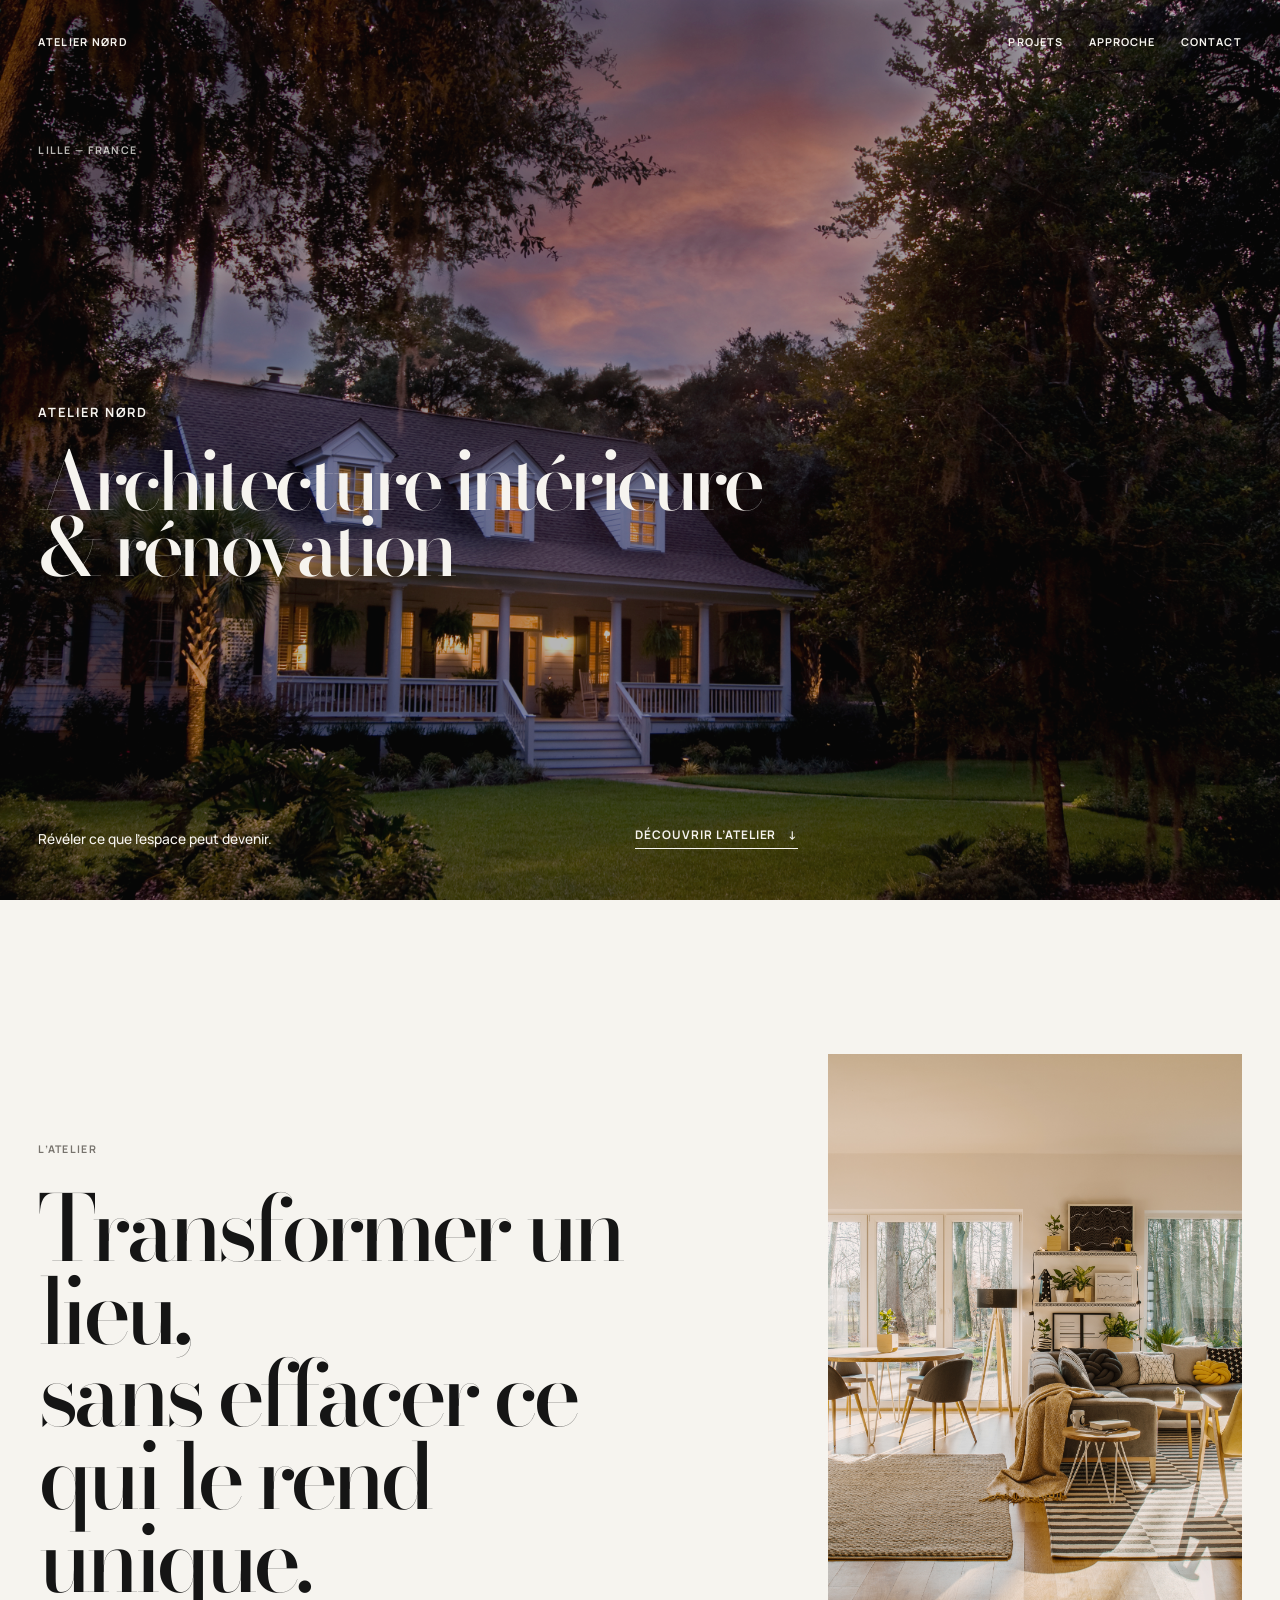
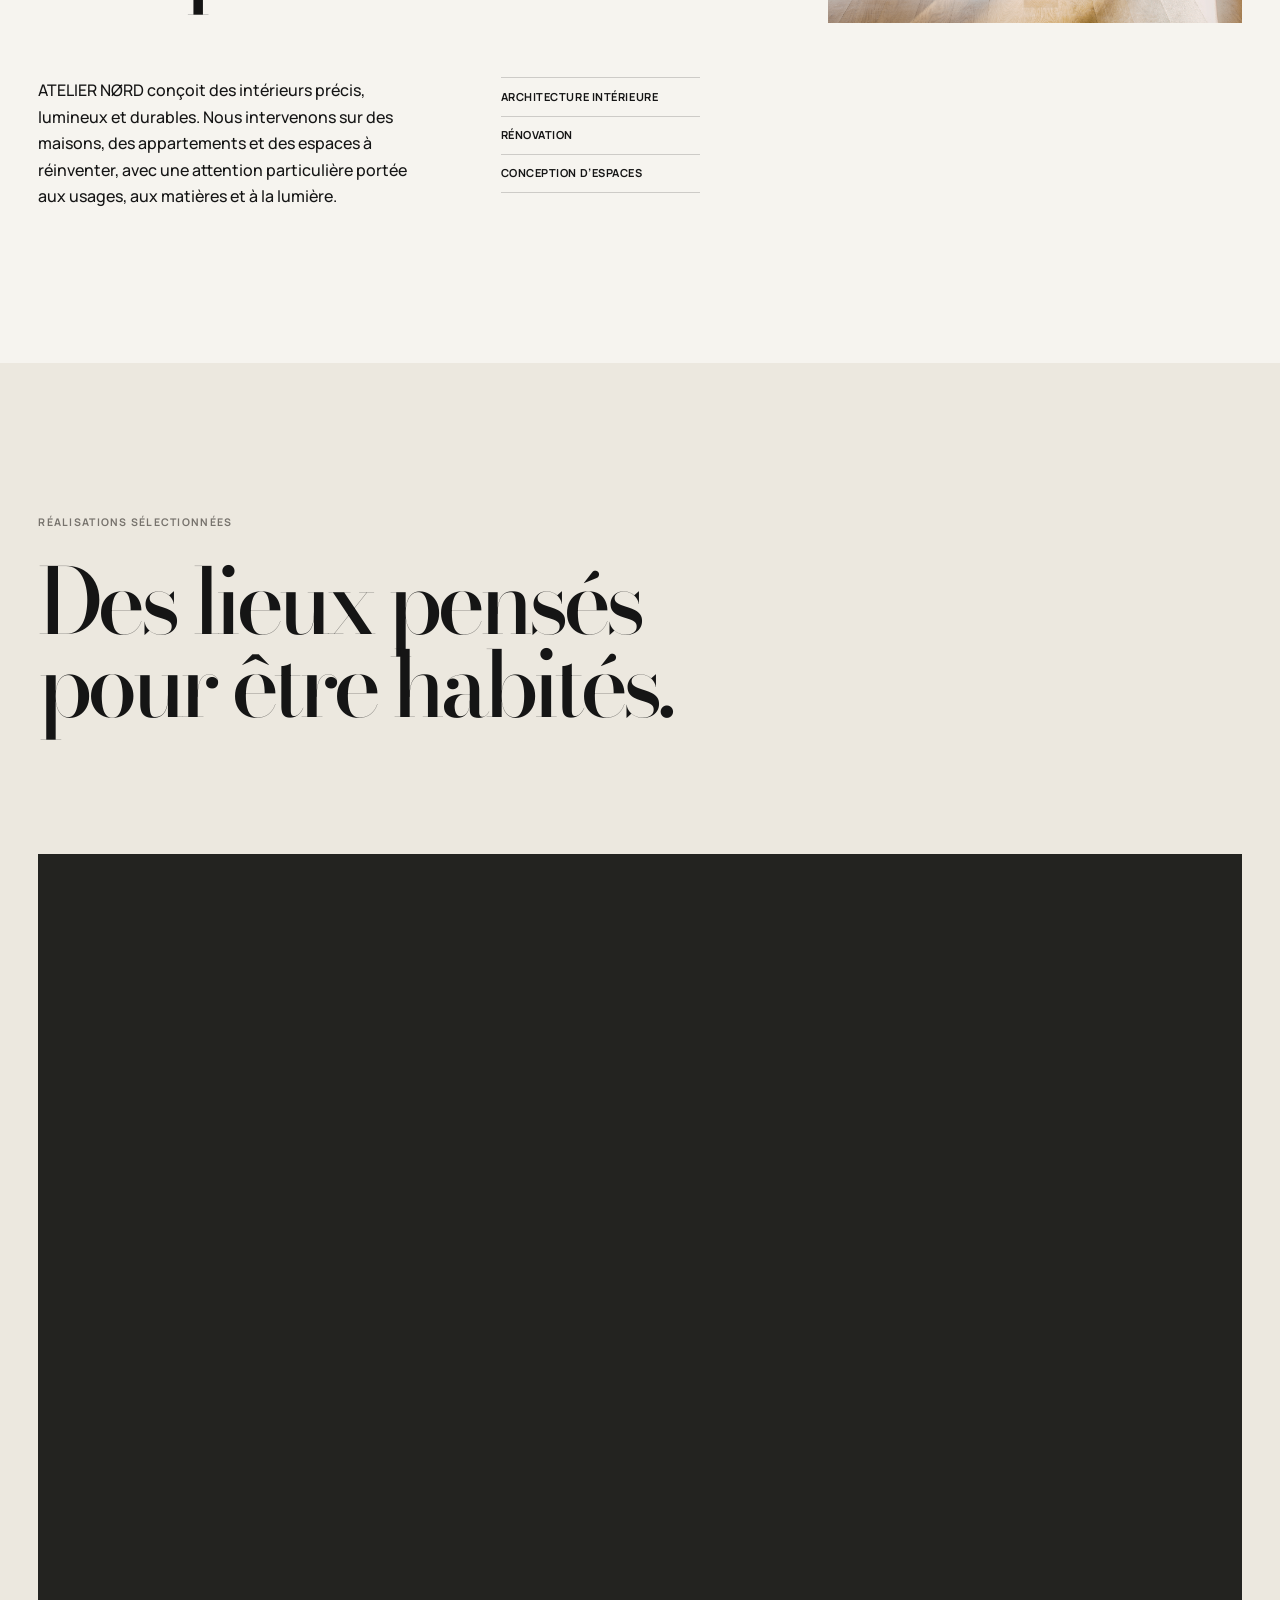
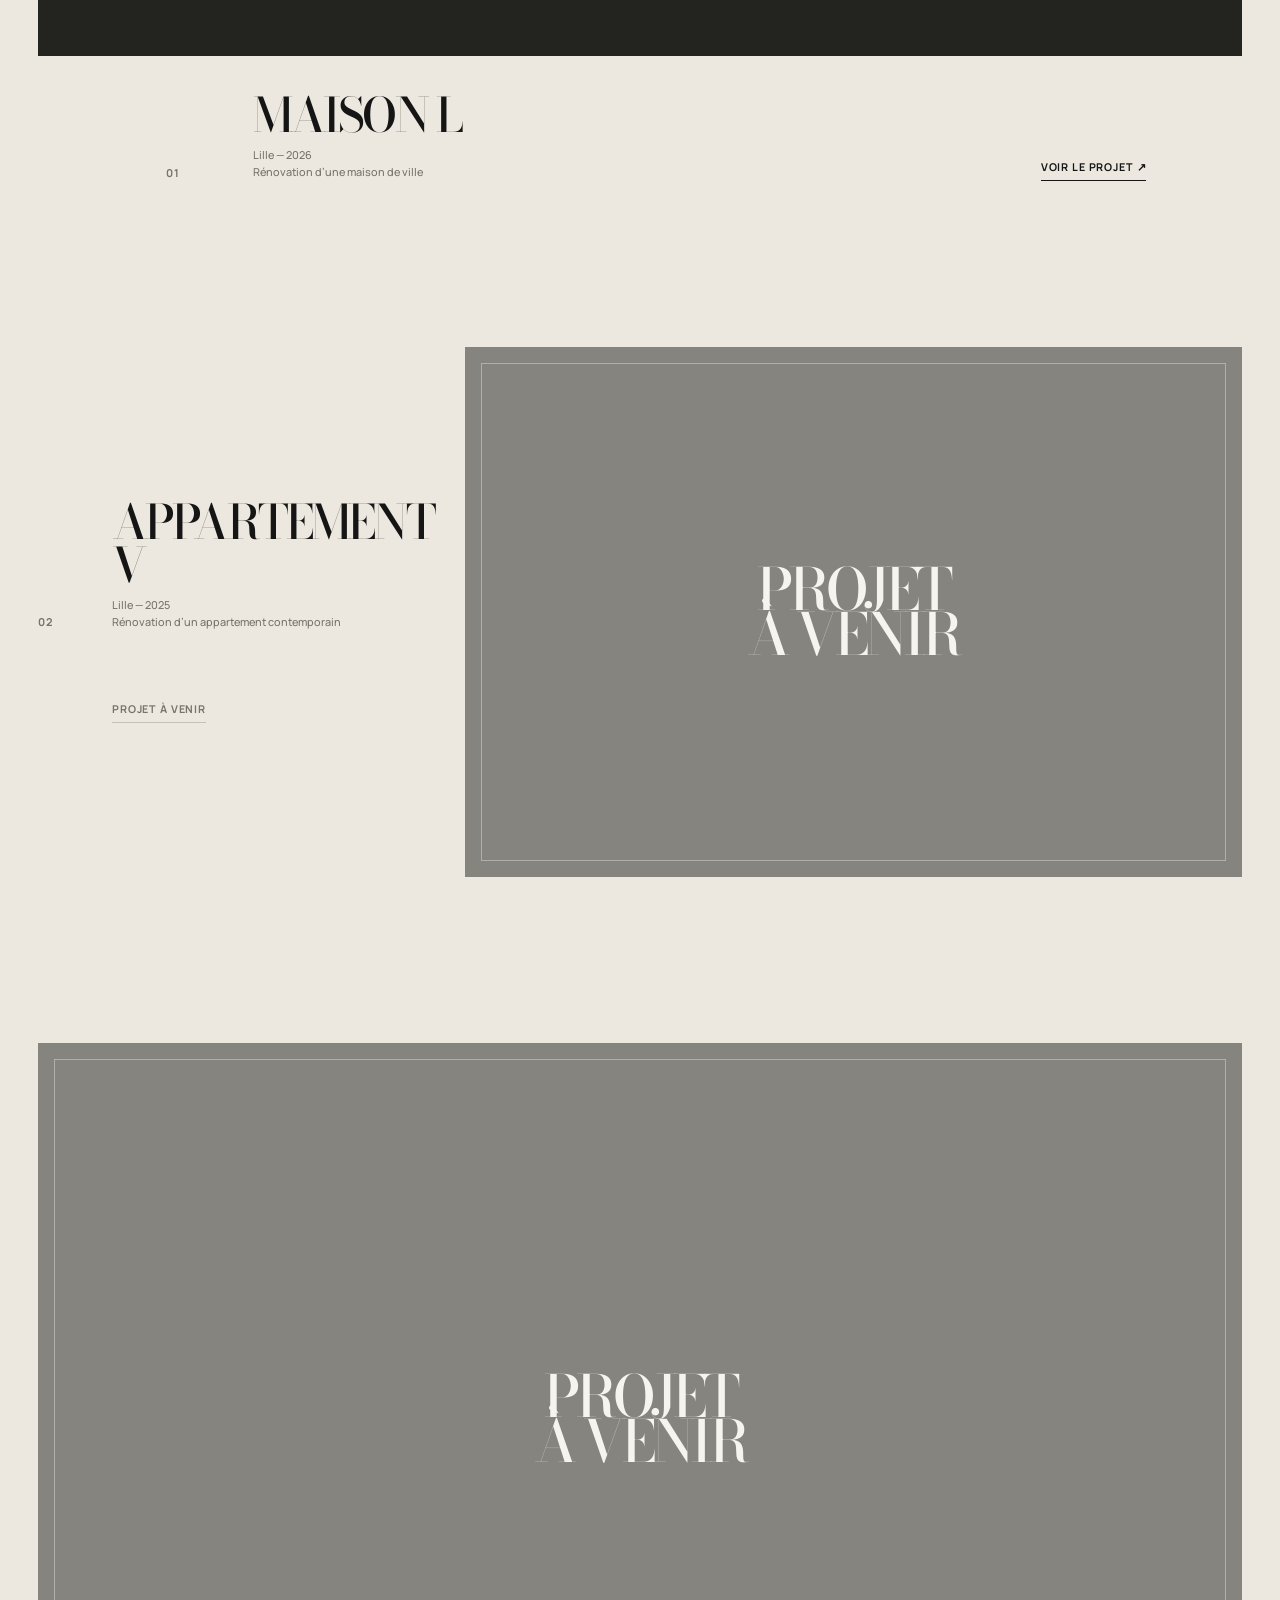
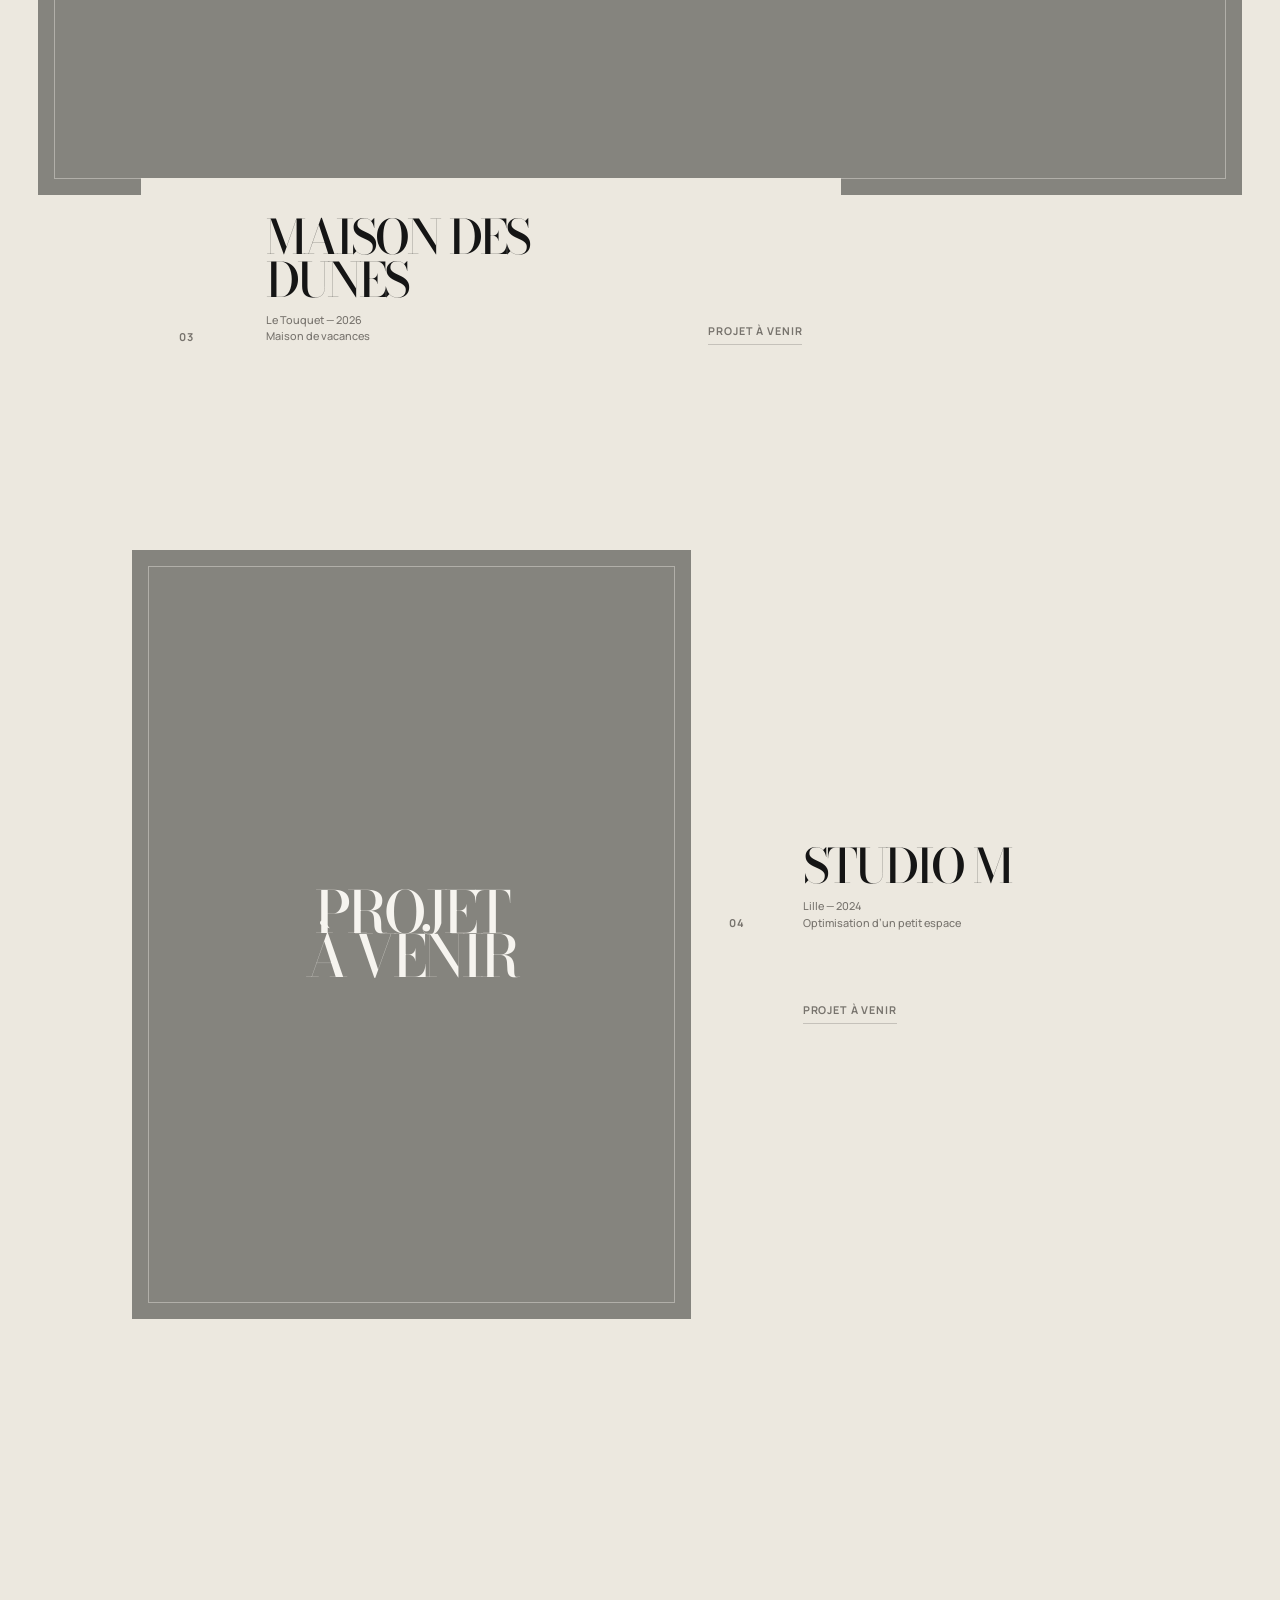
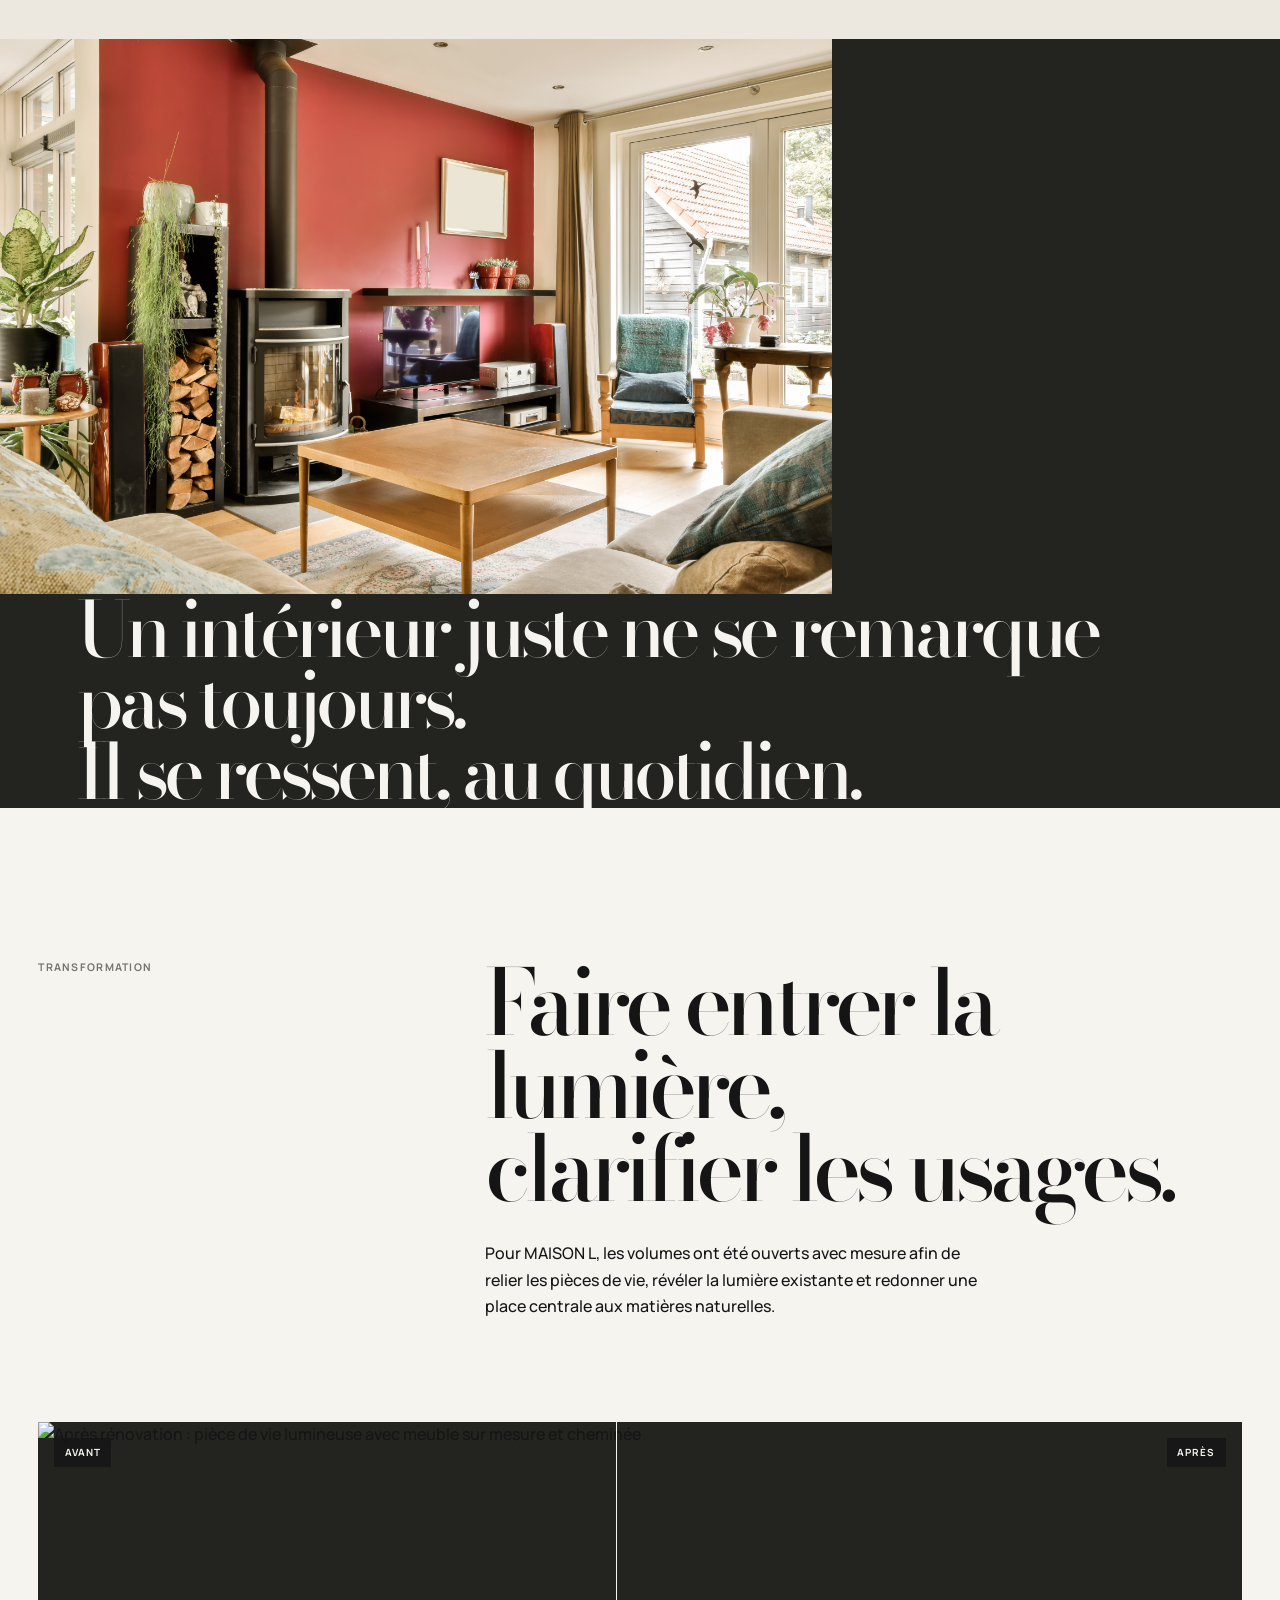
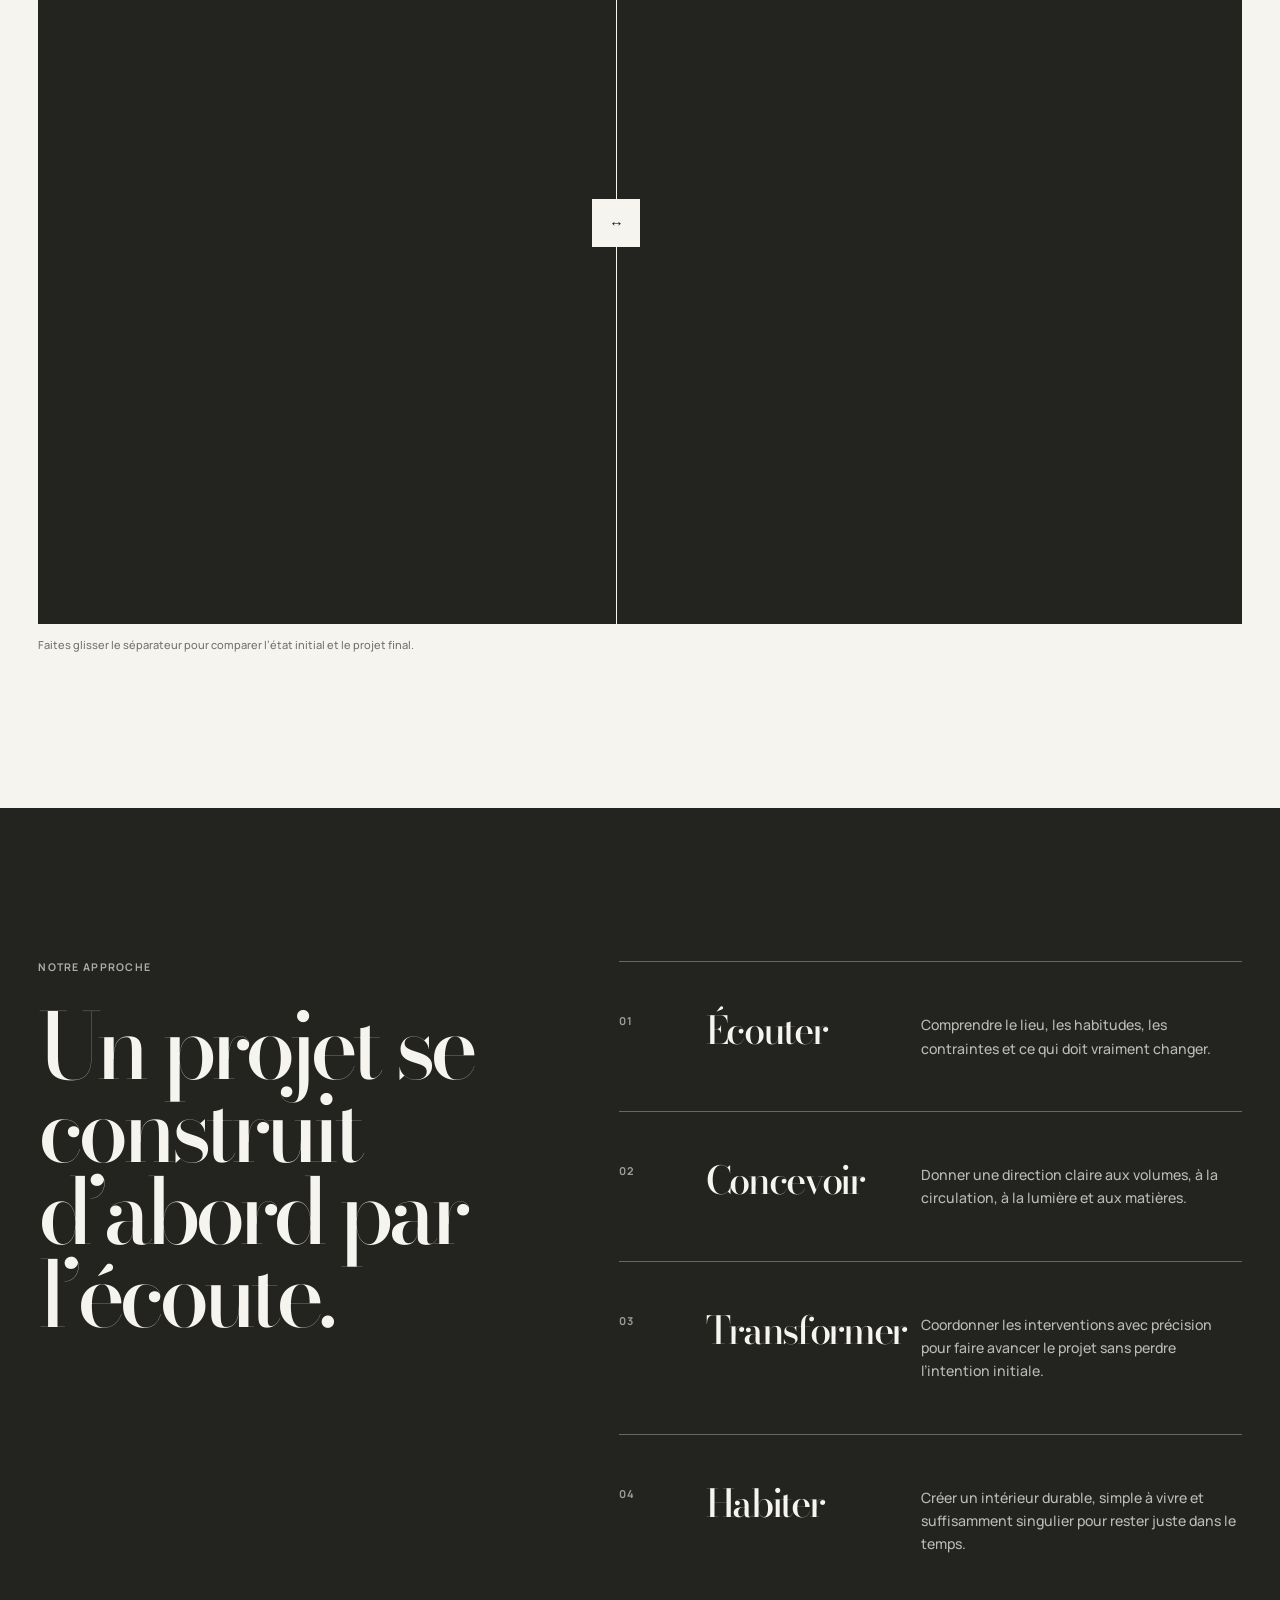
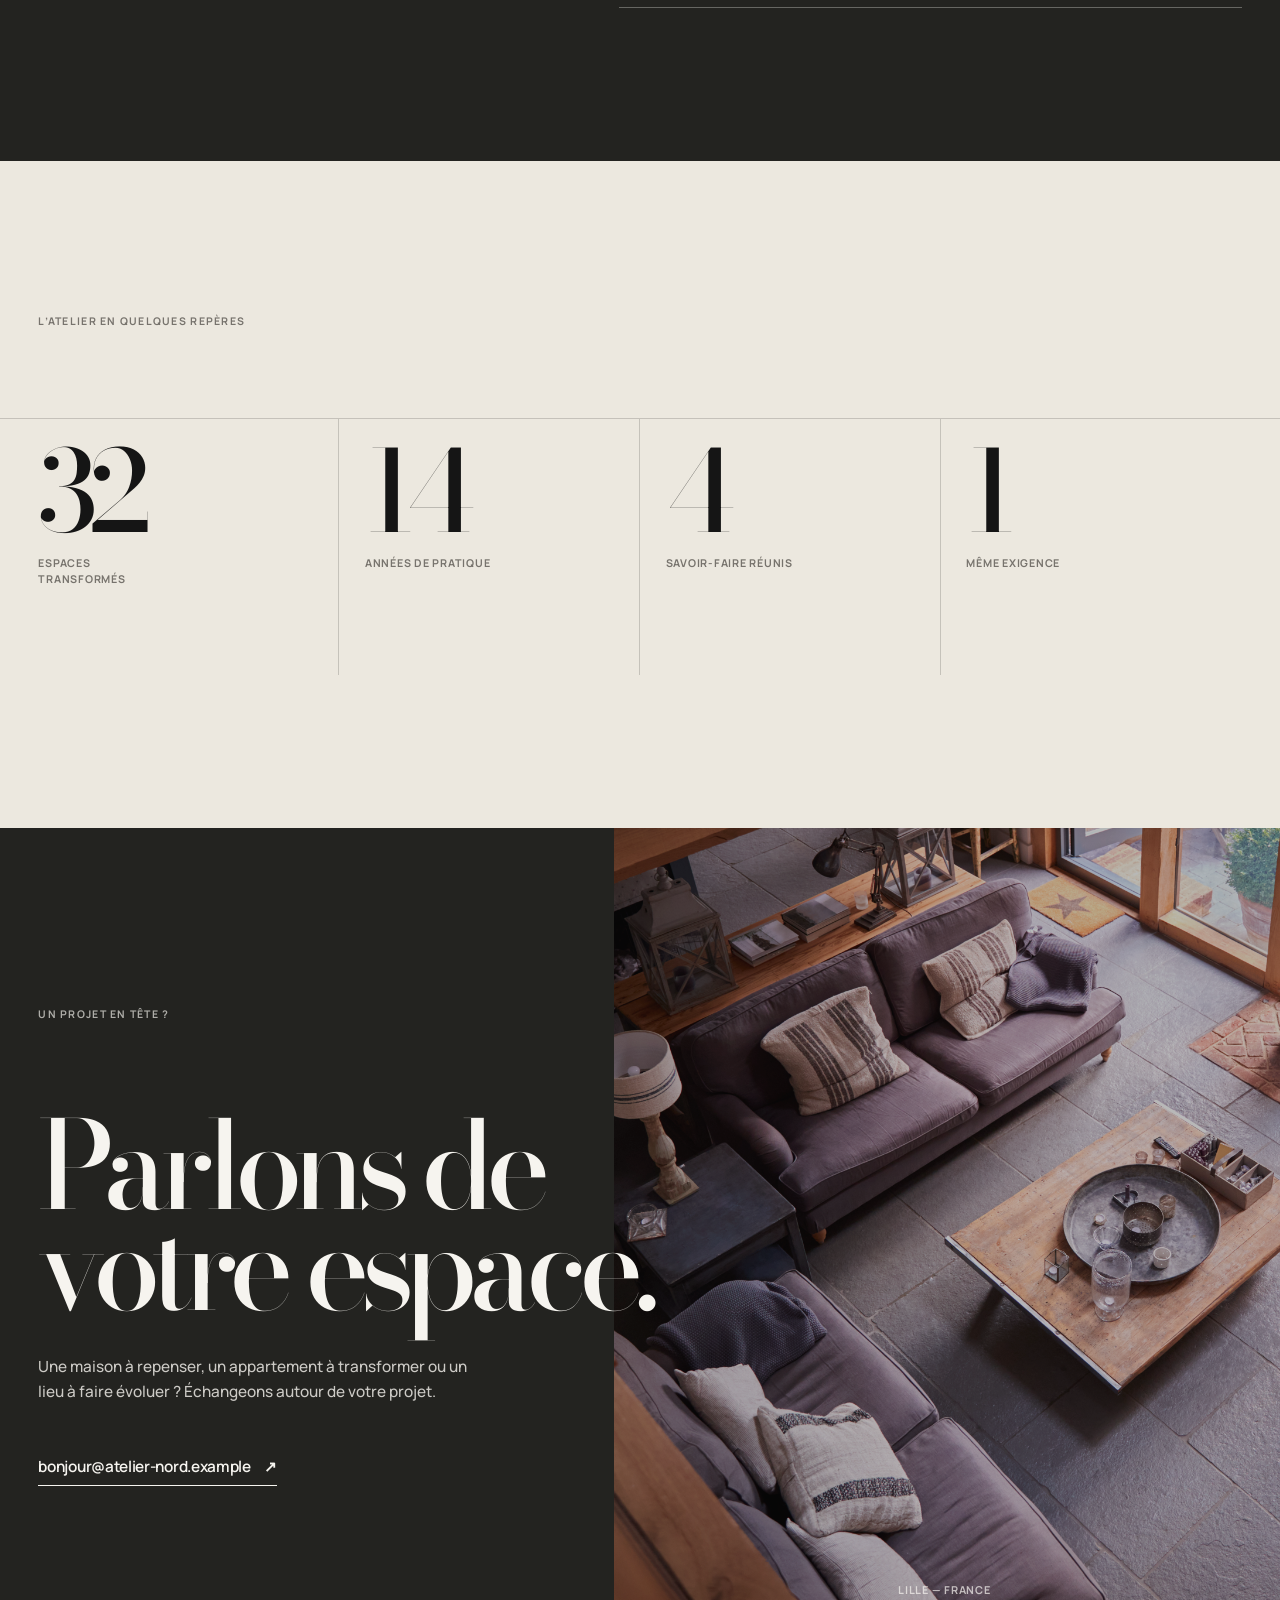
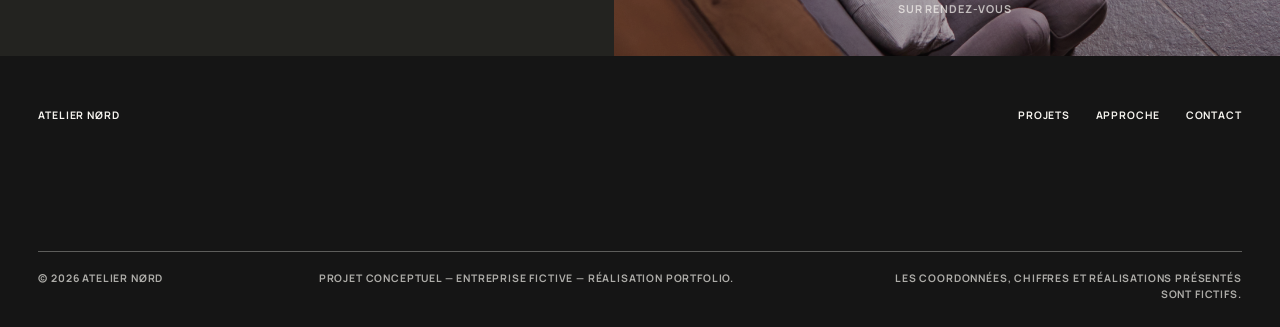
==== index.html @ 771967ae "Première version de la démo architecte" ====
<!doctype html>
<html lang="fr">
  <head>
    <meta charset="utf-8" />
    <meta name="viewport" content="width=device-width, initial-scale=1" />
    <meta
      name="description"
      content="ATELIER NØRD imagine et transforme des intérieurs à Lille et sur la Côte d’Opale. Rénovation, conception d’espaces et menuiserie sur mesure."
    />
    <meta name="theme-color" content="#ece8df" />
    <title>ATELIER NØRD — Architecture intérieure &amp; rénovation à Lille</title>
    <link rel="preconnect" href="https://fonts.googleapis.com" />
    <link rel="preconnect" href="https://fonts.gstatic.com" crossorigin />
    <link
      href="https://fonts.googleapis.com/css2?family=Bodoni+Moda:opsz,wght@6..96,400;6..96,500;6..96,600&amp;family=Manrope:wght@400;500;600;700&amp;display=swap"
      rel="stylesheet"
    />
    <link rel="stylesheet" href="css/style.css" />
    <script>document.documentElement.classList.add('js');</script>
  </head>
  <body>
    <a class="skip-link" href="#contenu">Aller au contenu</a>

    <div class="intro" data-intro aria-label="Introduction ATELIER NØRD">
      <p class="intro__wordmark" aria-hidden="true">ATELIER NØRD</p>
      <button class="intro__skip" type="button" data-intro-skip>Passer l’introduction</button>
    </div>

    <header class="site-header" data-header>
      <div class="site-header__inner">
        <a class="wordmark" href="index.html" aria-label="ATELIER NØRD — Accueil">ATELIER NØRD</a>

        <nav class="primary-nav" aria-label="Navigation principale">
          <a href="#projets">Projets</a>
          <a href="#approche">Approche</a>
          <a href="#contact">Contact</a>
        </nav>

        <button
          class="menu-toggle"
          type="button"
          aria-controls="mobile-menu"
          aria-expanded="false"
          aria-label="Ouvrir le menu"
          data-menu-toggle
        >
          <span aria-hidden="true">Menu</span>
          <span class="menu-toggle__icon" aria-hidden="true"><i></i><i></i></span>
        </button>
      </div>
    </header>

    <div class="mobile-menu" id="mobile-menu" aria-hidden="true" data-mobile-menu>
      <div class="mobile-menu__top">
        <p class="mobile-menu__label">Navigation</p>
        <button class="mobile-menu__close" type="button" aria-label="Fermer le menu" data-menu-close>
          <span aria-hidden="true">Fermer</span>
          <span class="mobile-menu__close-mark" aria-hidden="true"></span>
        </button>
      </div>
      <nav class="mobile-menu__nav" aria-label="Navigation mobile">
        <a href="#projets">Projets <span>01</span></a>
        <a href="#approche">Approche <span>02</span></a>
        <a href="#contact">Contact <span>03</span></a>
      </nav>
      <div class="mobile-menu__footer">
        <a href="mailto:bonjour@atelier-nord.example">bonjour@atelier-nord.example</a>
        <p>Lille — France</p>
      </div>
    </div>

    <main id="contenu">
      <section class="hero" aria-labelledby="hero-title">
        <video
          class="hero__media"
          data-hero-video
          width="1920"
          height="1080"
          poster="assets/images/hero-atelier-nord.jpg"
          autoplay
          muted
          loop
          playsinline
          preload="metadata"
          aria-hidden="true"
        >
          <source src="assets/images/modern-home-interior-wide-shot-2026-01-21-02-38-59-utc.mp4" type="video/mp4" />
        </video>
        <div class="hero__veil" aria-hidden="true"></div>
        <div class="hero__content page-grid">
          <p class="eyebrow hero__eyebrow">Lille — France</p>
          <div class="hero__title-wrap">
            <p class="hero__brand" data-hero-line>ATELIER NØRD</p>
            <h1 id="hero-title">
              <span data-hero-line>Architecture intérieure</span>
              <span data-hero-line>&amp; rénovation</span>
            </h1>
          </div>
          <div class="hero__bottom" data-hero-line>
            <p>Révéler ce que l’espace peut devenir.</p>
            <a class="text-link text-link--light" href="#atelier">Découvrir l’atelier <span aria-hidden="true">↓</span></a>
          </div>
        </div>
      </section>

      <section class="manifesto section" id="atelier" aria-labelledby="manifesto-title">
        <div class="page-grid manifesto__grid">
          <div class="manifesto__copy">
            <p class="eyebrow" data-reveal>L’atelier</p>
            <h2 id="manifesto-title" class="display-title" data-reveal>
              Transformer un lieu,<br />
              sans effacer ce qui le rend unique.
            </h2>
            <div class="manifesto__body" data-reveal>
              <p>
                ATELIER NØRD conçoit des intérieurs précis, lumineux et durables. Nous intervenons
                sur des maisons, des appartements et des espaces à réinventer, avec une attention
                particulière portée aux usages, aux matières et à la lumière.
              </p>
              <ul class="detail-list" aria-label="Domaines d’intervention">
                <li>Architecture intérieure</li>
                <li>Rénovation</li>
                <li>Conception d’espaces</li>
              </ul>
            </div>
          </div>
          <figure class="manifesto__media media-reveal" data-reveal>
            <img
              src="assets/images/cozy-interior-with-sunlight-streaming-through-wind-2026-03-10-02-04-53-utc.jpg"
              width="1600"
              height="2200"
              alt="Pièce de vie lumineuse ouverte sur les arbres"
              loading="lazy"
              decoding="async"
            />
          </figure>
        </div>
      </section>

      <section class="projects section" id="projets" aria-labelledby="projects-title">
        <div class="projects__heading page-grid">
          <p class="eyebrow" data-reveal>Réalisations sélectionnées</p>
          <h2 id="projects-title" class="display-title" data-reveal>Des lieux pensés<br />pour être habités.</h2>
        </div>

        <div class="projects__list">
          <article class="project project--maison-l">
            <a class="project__link" href="projets/maison-l.html" aria-labelledby="maison-l-title">
              <figure class="project__media media-reveal" data-reveal>
                <img
                  src="assets/images/modern-home-interior-with-dining-table-and-kitchen-2026-03-18-11-05-03-utc.jpg"
                  width="2400"
                  height="1600"
                  alt="Pièce de vie de la Maison L avec table en bois et cuisine ouverte"
                  loading="lazy"
                  decoding="async"
                />
              </figure>
              <div class="project__meta" data-reveal>
                <p class="project__number">01</p>
                <div>
                  <h3 id="maison-l-title">MAISON L</h3>
                  <p>Lille — 2026</p>
                  <p>Rénovation d’une maison de ville</p>
                </div>
                <span class="project__cta">Voir le projet <span aria-hidden="true">↗</span></span>
              </div>
            </a>
          </article>

          <article class="project project--appartement-v project--upcoming">
            <div class="project__link">
              <div class="project__meta" data-reveal>
                <p class="project__number">02</p>
                <div>
                  <h3 id="appartement-v-title">APPARTEMENT V</h3>
                  <p>Lille — 2025</p>
                  <p>Rénovation d’un appartement contemporain</p>
                </div>
                <span class="project__cta">Projet à venir</span>
              </div>
              <figure class="project__media project__media--upcoming media-reveal" data-reveal aria-label="Projet Appartement V à venir">
                <span>Projet<br />à venir</span>
              </figure>
            </div>
          </article>

          <article class="project project--dunes project--upcoming">
            <div class="project__link">
              <figure class="project__media project__media--upcoming media-reveal" data-reveal aria-label="Projet Maison des Dunes à venir">
                <span>Projet<br />à venir</span>
              </figure>
              <div class="project__meta" data-reveal>
                <p class="project__number">03</p>
                <div>
                  <h3 id="dunes-title">MAISON DES DUNES</h3>
                  <p>Le Touquet — 2026</p>
                  <p>Maison de vacances</p>
                </div>
                <span class="project__cta">Projet à venir</span>
              </div>
            </div>
          </article>

          <article class="project project--studio-m project--upcoming">
            <div class="project__link">
              <figure class="project__media project__media--upcoming media-reveal" data-reveal aria-label="Projet Studio M à venir">
                <span>Projet<br />à venir</span>
              </figure>
              <div class="project__meta" data-reveal>
                <p class="project__number">04</p>
                <div>
                  <h3 id="studio-m-title">STUDIO M</h3>
                  <p>Lille — 2024</p>
                  <p>Optimisation d’un petit espace</p>
                </div>
                <span class="project__cta">Projet à venir</span>
              </div>
            </div>
          </article>
        </div>
      </section>

      <aside class="interlude" aria-label="Citation de l’atelier">
        <figure class="interlude__media media-reveal" data-reveal>
          <img
            src="assets/images/interlude-lumiere.jpg"
            width="1800"
            height="1200"
            alt="Salon lumineux avec cheminée et mur terracotta"
            loading="lazy"
            decoding="async"
          />
        </figure>
        <p class="interlude__quote" data-reveal>
          Un intérieur juste ne se remarque pas toujours.<br />Il se ressent, au quotidien.
        </p>
      </aside>

      <section class="comparison-section section" aria-labelledby="comparison-title">
        <div class="page-grid comparison-section__heading">
          <p class="eyebrow" data-reveal>Transformation</p>
          <div data-reveal>
            <h2 id="comparison-title" class="display-title">Faire entrer la lumière,<br />clarifier les usages.</h2>
            <p class="comparison-section__copy">
              Pour MAISON L, les volumes ont été ouverts avec mesure afin de relier les pièces de
              vie, révéler la lumière existante et redonner une place centrale aux matières
              naturelles.
            </p>
          </div>
        </div>

        <div class="comparison-wrap" data-reveal>
          <div class="comparison" data-comparison style="--position: 48%">
            <img
              class="comparison__image"
              src="assets/images/apre%CC%80s.png"
              width="2400"
              height="1600"
              alt="Après rénovation : pièce de vie lumineuse avec meuble sur mesure et cheminée"
              loading="lazy"
              decoding="async"
            />
            <div class="comparison__before" data-comparison-before>
              <img
                src="assets/images/avant.png"
                width="2400"
                height="1600"
                alt="Avant rénovation : pièce de vie classique avec cheminée"
                loading="lazy"
                decoding="async"
              />
            </div>
            <input
              class="comparison__range"
              type="range"
              min="0"
              max="100"
              value="48"
              aria-label="Comparer l’état avant et après rénovation de la Maison L"
              aria-valuetext="Avant 48 %, après 52 %"
              data-comparison-range
            />
            <div class="comparison__divider" aria-hidden="true">
              <span class="comparison__handle">↔</span>
            </div>
            <span class="comparison__label comparison__label--before">Avant</span>
            <span class="comparison__label comparison__label--after">Après</span>
          </div>
          <p class="comparison__instruction">Faites glisser le séparateur pour comparer l’état initial et le projet final.</p>
        </div>
      </section>

      <section class="approach section section--dark" id="approche" aria-labelledby="approach-title">
        <div class="page-grid">
          <div class="approach__intro">
            <p class="eyebrow eyebrow--light" data-reveal>Notre approche</p>
            <h2 id="approach-title" class="display-title" data-reveal>Un projet se construit<br />d’abord par l’écoute.</h2>
          </div>
          <ol class="approach__steps">
            <li data-reveal>
              <p class="approach__number">01</p>
              <h3>Écouter</h3>
              <p>Comprendre le lieu, les habitudes, les contraintes et ce qui doit vraiment changer.</p>
            </li>
            <li data-reveal>
              <p class="approach__number">02</p>
              <h3>Concevoir</h3>
              <p>Donner une direction claire aux volumes, à la circulation, à la lumière et aux matières.</p>
            </li>
            <li data-reveal>
              <p class="approach__number">03</p>
              <h3>Transformer</h3>
              <p>Coordonner les interventions avec précision pour faire avancer le projet sans perdre l’intention initiale.</p>
            </li>
            <li data-reveal>
              <p class="approach__number">04</p>
              <h3>Habiter</h3>
              <p>Créer un intérieur durable, simple à vivre et suffisamment singulier pour rester juste dans le temps.</p>
            </li>
          </ol>
        </div>
      </section>

      <section class="figures section" aria-labelledby="figures-title">
        <div class="page-grid figures__heading">
          <p class="eyebrow" data-reveal>L’atelier en quelques repères</p>
          <h2 id="figures-title" class="sr-only">Chiffres de l’atelier</h2>
        </div>
        <dl class="figures__list page-grid">
          <div data-reveal><dt>32</dt><dd>espaces transformés</dd></div>
          <div data-reveal><dt>14</dt><dd>années de pratique</dd></div>
          <div data-reveal><dt>4</dt><dd>savoir-faire réunis</dd></div>
          <div data-reveal><dt>1</dt><dd>même exigence</dd></div>
        </dl>
      </section>

      <section class="contact" id="contact" aria-labelledby="contact-title">
        <div class="contact__media" aria-hidden="true">
          <img src="assets/images/contact-atelier-nord.jpg" width="4240" height="2827" alt="" loading="lazy" decoding="async" />
        </div>
        <div class="contact__content page-grid">
          <p class="eyebrow eyebrow--light" data-reveal>Un projet en tête ?</p>
          <div class="contact__main" data-reveal>
            <h2 id="contact-title">Parlons de<br />votre espace.</h2>
            <p>
              Une maison à repenser, un appartement à transformer ou un lieu à faire évoluer ?
              Échangeons autour de votre projet.
            </p>
            <a class="contact__email" href="mailto:bonjour@atelier-nord.example">bonjour@atelier-nord.example <span aria-hidden="true">↗</span></a>
          </div>
          <div class="contact__meta" data-reveal>
            <p>Lille — France</p>
            <p>Sur rendez-vous</p>
          </div>
        </div>
      </section>
    </main>

    <footer class="site-footer">
      <div class="site-footer__top">
        <a class="wordmark" href="index.html">ATELIER NØRD</a>
        <nav aria-label="Navigation de pied de page">
          <a href="#projets">Projets</a>
          <a href="#approche">Approche</a>
          <a href="#contact">Contact</a>
        </nav>
      </div>
      <div class="site-footer__bottom">
        <p>© 2026 ATELIER NØRD</p>
        <p>Projet conceptuel — entreprise fictive — réalisation portfolio.</p>
        <p>Les coordonnées, chiffres et réalisations présentés sont fictifs.</p>
      </div>
    </footer>

    <script src="js/script.js" defer></script>
  </body>
</html>
---- css/style.css ----
:root {
  --cream: #ece8df;
  --paper: #f6f4ef;
  --ink: #151515;
  --charcoal: #232320;
  --stone: #77736d;
  --line: rgba(21, 21, 21, 0.18);
  --line-light: rgba(246, 244, 239, 0.32);
  --serif: "Bodoni Moda", Georgia, "Times New Roman", serif;
  --sans: "Manrope", "Helvetica Neue", Helvetica, Arial, sans-serif;
  --gutter: clamp(1.25rem, 3vw, 3.5rem);
  --space-xs: clamp(0.75rem, 1.2vw, 1.25rem);
  --space-s: clamp(1.25rem, 2.4vw, 2.5rem);
  --space-m: clamp(3.5rem, 7vw, 8rem);
  --space-l: clamp(5.5rem, 12vw, 14rem);
  --ease: cubic-bezier(0.22, 0.61, 0.36, 1);
}

* {
  box-sizing: border-box;
}

html {
  scroll-behavior: smooth;
  background: var(--cream);
}

body {
  min-width: 320px;
  margin: 0;
  overflow-x: hidden;
  color: var(--ink);
  background: var(--cream);
  font-family: var(--sans);
  font-size: 16px;
  font-weight: 500;
  line-height: 1.5;
  -webkit-font-smoothing: antialiased;
  text-rendering: optimizeLegibility;
}

body.is-intro-active,
body.is-menu-open {
  overflow: hidden;
}

img {
  display: block;
  width: 100%;
  max-width: 100%;
  height: auto;
}

a {
  color: inherit;
  text-decoration: none;
}

button,
input {
  font: inherit;
}

button {
  color: inherit;
}

p,
h1,
h2,
h3,
ul,
ol,
dl,
dd,
figure {
  margin: 0;
}

ul,
ol {
  padding: 0;
  list-style: none;
}

:focus-visible {
  outline: 2px solid currentColor;
  outline-offset: 5px;
}

.sr-only {
  position: absolute;
  width: 1px;
  height: 1px;
  padding: 0;
  margin: -1px;
  overflow: hidden;
  clip: rect(0, 0, 0, 0);
  white-space: nowrap;
  border: 0;
}

.skip-link {
  position: fixed;
  z-index: 200;
  top: 0.75rem;
  left: 0.75rem;
  padding: 0.8rem 1rem;
  color: var(--paper);
  background: var(--ink);
  transform: translateY(-180%);
  transition: transform 160ms ease;
}

.skip-link:focus {
  transform: translateY(0);
}

.page-grid {
  display: grid;
  width: min(100%, 1600px);
  margin-inline: auto;
  padding-inline: var(--gutter);
}

.section {
  padding-block: var(--space-l);
}

.section--dark {
  color: var(--paper);
  background: var(--charcoal);
}

.eyebrow {
  color: var(--stone);
  font-size: 0.66rem;
  font-weight: 700;
  letter-spacing: 0.12em;
  line-height: 1.25;
  text-transform: uppercase;
}

.eyebrow--light {
  color: rgba(246, 244, 239, 0.66);
}

.display-title {
  font-family: var(--serif);
  font-size: clamp(3.3rem, 7.1vw, 8.2rem);
  font-weight: 500;
  letter-spacing: -0.065em;
  line-height: 0.91;
}

.text-link {
  display: inline-flex;
  align-items: center;
  gap: 0.75rem;
  padding-bottom: 0.25rem;
  border-bottom: 1px solid currentColor;
  font-size: 0.74rem;
  font-weight: 700;
  letter-spacing: 0.08em;
  text-transform: uppercase;
  transition: gap 220ms var(--ease);
}

.text-link:hover {
  gap: 1rem;
}

.text-link--light {
  color: var(--paper);
}

.wordmark {
  font-size: 0.68rem;
  font-weight: 700;
  letter-spacing: 0.12em;
  line-height: 1;
  text-transform: uppercase;
}

/* Header & navigation */
.site-header {
  position: fixed;
  z-index: 60;
  top: 0;
  right: 0;
  left: 0;
  color: var(--paper);
  transition: color 240ms var(--ease), background-color 240ms var(--ease), box-shadow 240ms var(--ease);
}

.site-header--project {
  color: var(--ink);
}

.site-header.is-scrolled {
  color: var(--ink);
  background: rgba(236, 232, 223, 0.97);
  box-shadow: 0 1px 0 var(--line);
}

.site-header__inner {
  display: flex;
  align-items: center;
  justify-content: space-between;
  width: min(100%, 1600px);
  min-height: 5.25rem;
  padding-inline: var(--gutter);
  margin-inline: auto;
}

.primary-nav {
  display: flex;
  align-items: center;
  gap: clamp(1.25rem, 2vw, 2.5rem);
  margin-left: auto;
}

.primary-nav a {
  position: relative;
  padding-block: 0.8rem;
  font-size: 0.68rem;
  font-weight: 700;
  letter-spacing: 0.1em;
  text-transform: uppercase;
}

.primary-nav a::after {
  position: absolute;
  right: 0;
  bottom: 0.45rem;
  left: 0;
  height: 1px;
  content: "";
  background: currentColor;
  transform: scaleX(0);
  transform-origin: right;
  transition: transform 200ms var(--ease);
}

.primary-nav a:hover::after,
.primary-nav a:focus-visible::after {
  transform: scaleX(1);
  transform-origin: left;
}

.menu-toggle,
.mobile-menu {
  display: none;
}

/* Intro */
.intro {
  position: fixed;
  z-index: 120;
  inset: 0;
  display: grid;
  place-items: center;
  color: var(--paper);
  background: var(--charcoal);
  transition: opacity 400ms var(--ease), visibility 400ms step-end;
}

.intro.is-leaving {
  visibility: hidden;
  opacity: 0;
}

.intro__wordmark {
  overflow: hidden;
  font-size: clamp(1rem, 2.4vw, 2rem);
  font-weight: 700;
  letter-spacing: 0.19em;
  transform: translateX(0.1em);
  animation: intro-wordmark 850ms var(--ease) both;
}

.intro__skip {
  position: absolute;
  right: max(var(--gutter), 1.5rem);
  bottom: max(var(--gutter), 1.5rem);
  min-width: 44px;
  min-height: 44px;
  padding: 0.65rem 0;
  color: inherit;
  border: 0;
  border-bottom: 1px solid rgba(246, 244, 239, 0.6);
  background: transparent;
  cursor: pointer;
  font-size: 0.68rem;
  font-weight: 700;
  letter-spacing: 0.08em;
  text-transform: uppercase;
}

@keyframes intro-wordmark {
  from {
    opacity: 0;
    transform: translate(0.1em, 1.2rem);
  }

  to {
    opacity: 1;
    transform: translate(0.1em, 0);
  }
}

/* Hero */
.hero {
  position: relative;
  display: grid;
  min-height: 100svh;
  overflow: hidden;
  color: var(--paper);
  background: var(--charcoal);
}

.hero__media,
.hero__veil {
  position: absolute;
  inset: 0;
}

.hero__media {
  display: block;
  width: 100%;
  height: 100%;
  object-fit: cover;
}

.hero__veil {
  background: rgba(21, 21, 21, 0.31);
}

.hero__content {
  position: relative;
  z-index: 1;
  grid-template-rows: auto 1fr auto;
  min-height: 100svh;
  padding-top: clamp(7rem, 16vh, 13rem);
  padding-bottom: clamp(1.5rem, 4vw, 3.5rem);
}

.hero__eyebrow {
  align-self: start;
  color: rgba(246, 244, 239, 0.75);
}

.hero__title-wrap {
  align-self: center;
  max-width: 1400px;
}

.hero__brand {
  margin-bottom: clamp(1rem, 2vw, 2rem);
  font-size: clamp(0.73rem, 1vw, 0.9rem);
  font-weight: 700;
  letter-spacing: 0.14em;
}

.hero h1 {
  font-family: var(--serif);
  font-size: clamp(3.5rem, 6.25vw, 8rem);
  font-weight: 500;
  letter-spacing: -0.072em;
  line-height: 0.83;
}

.hero h1 span {
  display: block;
}

.hero__bottom {
  display: flex;
  align-items: flex-end;
  justify-content: space-between;
  gap: 2rem;
  max-width: 760px;
}

.hero__bottom p {
  max-width: 19rem;
  font-size: 0.86rem;
  line-height: 1.45;
}

html.js [data-hero-line] {
  animation: hero-line-in 900ms var(--ease) both;
}

html.js [data-hero-line]:nth-child(2) {
  animation-delay: 90ms;
}

html.js [data-hero-line]:nth-child(3) {
  animation-delay: 180ms;
}

@keyframes hero-line-in {
  from {
    opacity: 0;
    transform: translateY(1.5rem);
  }

  to {
    opacity: 1;
    transform: translateY(0);
  }
}

/* Manifesto */
.manifesto {
  background: var(--paper);
}

.manifesto__grid {
  grid-template-columns: minmax(0, 1.15fr) minmax(18rem, 0.72fr);
  gap: clamp(3rem, 10vw, 12rem);
  align-items: start;
}

.manifesto__copy {
  padding-top: clamp(1rem, 7vw, 7rem);
}

.manifesto h2 {
  max-width: 850px;
  margin-top: var(--space-s);
}

.manifesto__body {
  display: grid;
  grid-template-columns: minmax(0, 1.2fr) minmax(10rem, 0.6fr);
  gap: clamp(2rem, 5vw, 5rem);
  max-width: 780px;
  margin-top: clamp(2.5rem, 6vw, 6rem);
}

.manifesto__body > p,
.project-gallery__text p,
.project-gallery__materials-copy > p:last-child,
.project-gallery__living-copy > p:last-child,
.project-intro__grid > div > p:last-child {
  font-size: clamp(1rem, 1.25vw, 1.19rem);
  line-height: 1.65;
}

.detail-list {
  border-top: 1px solid var(--line);
}

.detail-list li {
  padding-block: 0.65rem;
  border-bottom: 1px solid var(--line);
  font-size: 0.69rem;
  font-weight: 700;
  letter-spacing: 0.05em;
  text-transform: uppercase;
}

.manifesto__media {
  width: min(100%, 32rem);
  justify-self: end;
  overflow: hidden;
}

.manifesto__media img {
  aspect-ratio: 8 / 11;
  object-fit: cover;
}

/* Project listing */
.projects {
  overflow: hidden;
}

.projects__heading {
  margin-bottom: clamp(4rem, 10vw, 10rem);
}

.projects__heading h2 {
  margin-top: var(--space-s);
}

.projects__list {
  width: min(100%, 1780px);
  padding-inline: var(--gutter);
  margin-inline: auto;
}

.project {
  margin-bottom: clamp(6rem, 13vw, 15rem);
}

.project__link {
  display: grid;
  align-items: end;
  gap: clamp(1.25rem, 3vw, 3.5rem);
}

.project__media {
  position: relative;
  overflow: hidden;
  background: var(--charcoal);
}

.project__media--upcoming {
  display: grid;
  place-items: center;
  padding: 1.5rem;
  color: var(--paper);
  background: #85847e;
}

.project__media--upcoming::before {
  position: absolute;
  inset: 1rem;
  content: "";
  border: 1px solid rgba(246, 244, 239, 0.38);
}

.project__media--upcoming span {
  position: relative;
  z-index: 2;
  font-family: var(--serif);
  font-size: clamp(2.15rem, 4.5vw, 5.25rem);
  font-weight: 500;
  letter-spacing: -0.07em;
  line-height: 0.78;
  text-align: center;
  text-transform: uppercase;
}

.project__media img {
  height: 100%;
  object-fit: cover;
  transition: transform 850ms var(--ease);
}

.project__link:hover .project__media img {
  transform: scale(1.035);
}

.project__meta {
  position: relative;
  display: grid;
  grid-template-columns: 3rem minmax(0, 1fr) auto;
  gap: clamp(1.25rem, 3vw, 3.5rem);
  align-items: end;
}

.project__number,
.next-project__number {
  color: var(--stone);
  font-size: 0.68rem;
  font-weight: 700;
  letter-spacing: 0.08em;
}

.project h3 {
  margin-bottom: 0.65rem;
  font-family: var(--serif);
  font-size: clamp(2rem, 3.7vw, 4.5rem);
  font-weight: 500;
  letter-spacing: -0.06em;
  line-height: 0.9;
}

.project__meta div > p {
  color: var(--stone);
  font-size: 0.68rem;
  line-height: 1.55;
}

.project__cta {
  align-self: end;
  padding-bottom: 0.3rem;
  border-bottom: 1px solid var(--ink);
  font-size: 0.67rem;
  font-weight: 700;
  letter-spacing: 0.08em;
  text-transform: uppercase;
  white-space: nowrap;
  transition: gap 220ms var(--ease);
}

.project__link:hover .project__cta {
  word-spacing: 0.18em;
}

.project--upcoming .project__cta {
  color: var(--stone);
  border-color: var(--line);
}

.project--maison-l .project__link {
  grid-template-columns: minmax(0, 1fr);
}

.project--maison-l .project__media {
  width: min(100%, 1220px);
  aspect-ratio: 3 / 2;
}

.project--maison-l .project__meta {
  width: min(100%, 980px);
  margin-left: clamp(1rem, 10vw, 13rem);
}

.project--appartement-v .project__link {
  grid-template-columns: minmax(13rem, 0.5fr) minmax(0, 1fr);
  width: min(100%, 1250px);
  margin-left: auto;
}

.project--appartement-v .project__media {
  aspect-ratio: 22 / 15;
}

.project--appartement-v .project__meta {
  grid-template-columns: 2.2rem minmax(0, 1fr);
  align-self: center;
}

.project--appartement-v .project__cta {
  grid-column: 2;
  justify-self: start;
  margin-top: 2rem;
}

.project--dunes .project__link {
  grid-template-columns: minmax(0, 1fr);
}

.project--dunes .project__media {
  width: min(100%, 1360px);
  aspect-ratio: 8 / 5;
  margin-left: auto;
}

.project--dunes .project__meta {
  width: min(100%, 700px);
  margin-top: -3.5rem;
  margin-left: clamp(1rem, 8vw, 10rem);
  padding: clamp(1.5rem, 3vw, 3rem);
  background: var(--cream);
}

.project--studio-m .project__link {
  grid-template-columns: minmax(17rem, 0.48fr) minmax(15rem, 0.36fr);
  justify-content: center;
}

.project--studio-m .project__media {
  aspect-ratio: 8 / 11;
}

.project--studio-m .project__meta {
  grid-template-columns: 2.2rem minmax(0, 1fr);
  align-self: center;
}

.project--studio-m .project__cta {
  grid-column: 2;
  justify-self: start;
  margin-top: 2rem;
}

/* Interlude */
.interlude {
  position: relative;
  display: grid;
  min-height: clamp(34rem, 60vw, 52rem);
  color: var(--paper);
  background: var(--charcoal);
}

.interlude__media {
  position: absolute;
  inset: 0 0 0 auto;
  width: min(65%, 1050px);
  overflow: hidden;
  opacity: 0.58;
}

.interlude__media img {
  height: 100%;
  object-fit: cover;
}

.interlude__quote {
  z-index: 1;
  align-self: center;
  width: min(100% - (var(--gutter) * 2), 1500px);
  padding-inline: var(--gutter);
  margin-inline: auto;
  font-family: var(--serif);
  font-size: clamp(2.7rem, 6vw, 7rem);
  font-weight: 500;
  letter-spacing: -0.065em;
  line-height: 0.93;
}

/* Comparison */
.comparison-section {
  background: var(--paper);
}

.comparison-section__heading {
  grid-template-columns: minmax(10rem, 0.5fr) minmax(0, 1.1fr);
  gap: clamp(2rem, 8vw, 10rem);
  margin-bottom: clamp(3rem, 8vw, 8rem);
}

.comparison-section__copy {
  max-width: 32rem;
  margin-top: var(--space-s);
  font-size: clamp(1rem, 1.22vw, 1.16rem);
  line-height: 1.65;
}

.comparison-wrap {
  width: min(100%, 1780px);
  padding-inline: var(--gutter);
  margin-inline: auto;
}

.comparison {
  position: relative;
  aspect-ratio: 3 / 2;
  overflow: hidden;
  background: var(--charcoal);
  touch-action: pan-y;
  user-select: none;
}

.comparison__image,
.comparison__before,
.comparison__before img {
  position: absolute;
  inset: 0;
  width: 100%;
  height: 100%;
}

.comparison__image,
.comparison__before img {
  object-fit: cover;
}

.comparison__before {
  clip-path: inset(0 calc(100% - var(--position)) 0 0);
}

.comparison__range {
  position: absolute;
  z-index: 3;
  inset: 0;
  width: 100%;
  height: 100%;
  margin: 0;
  appearance: none;
  opacity: 0;
  cursor: ew-resize;
}

.comparison__range::-webkit-slider-thumb {
  width: 44px;
  height: 100%;
  appearance: none;
}

.comparison__range::-moz-range-thumb {
  width: 44px;
  height: 100%;
  border: 0;
  background: transparent;
}

.comparison__divider {
  position: absolute;
  z-index: 2;
  top: 0;
  bottom: 0;
  left: var(--position);
  width: 1px;
  color: var(--ink);
  background: var(--paper);
  pointer-events: none;
}

.comparison__handle {
  position: absolute;
  top: 50%;
  left: 50%;
  display: grid;
  width: 3rem;
  height: 3rem;
  place-items: center;
  color: var(--ink);
  background: var(--paper);
  transform: translate(-50%, -50%);
  font-size: 0.9rem;
}

.comparison__range:focus-visible ~ .comparison__divider .comparison__handle {
  outline: 2px solid var(--ink);
  outline-offset: 4px;
}

.comparison__label {
  position: absolute;
  z-index: 1;
  top: 1rem;
  padding: 0.45rem 0.65rem;
  color: var(--paper);
  background: rgba(21, 21, 21, 0.76);
  font-size: 0.62rem;
  font-weight: 700;
  letter-spacing: 0.1em;
  text-transform: uppercase;
}

.comparison__label--before {
  left: 1rem;
}

.comparison__label--after {
  right: 1rem;
}

.comparison__instruction {
  margin-top: 0.85rem;
  color: var(--stone);
  font-size: 0.69rem;
}

/* Approach */
.approach .page-grid {
  grid-template-columns: minmax(0, 0.8fr) minmax(0, 1.1fr);
  gap: clamp(3rem, 10vw, 12rem);
}

.approach__intro {
  position: sticky;
  top: 8rem;
  align-self: start;
}

.approach__intro h2 {
  margin-top: var(--space-s);
}

.approach__steps {
  border-top: 1px solid var(--line-light);
}

.approach__steps li {
  display: grid;
  grid-template-columns: 3rem minmax(8rem, 0.55fr) minmax(0, 1fr);
  gap: clamp(1rem, 3vw, 3rem);
  padding-block: clamp(1.8rem, 4vw, 4rem);
  border-bottom: 1px solid var(--line-light);
}

.approach__number {
  color: rgba(246, 244, 239, 0.58);
  font-size: 0.68rem;
  font-weight: 700;
  letter-spacing: 0.08em;
}

.approach h3 {
  font-family: var(--serif);
  font-size: clamp(2rem, 3vw, 3.7rem);
  font-weight: 500;
  letter-spacing: -0.06em;
  line-height: 0.92;
}

.approach__steps li > p:last-child {
  max-width: 23rem;
  color: rgba(246, 244, 239, 0.72);
  font-size: 0.88rem;
  line-height: 1.65;
}

/* Figures */
.figures {
  background: var(--cream);
}

.figures__heading {
  margin-bottom: clamp(2.5rem, 7vw, 7rem);
}

.figures__list {
  grid-template-columns: repeat(4, 1fr);
  border-top: 1px solid var(--line);
}

.figures__list > div {
  min-height: clamp(12rem, 20vw, 19rem);
  padding: clamp(1rem, 2vw, 2rem);
  border-right: 1px solid var(--line);
}

.figures__list > div:first-child {
  padding-left: 0;
}

.figures__list > div:last-child {
  padding-right: 0;
  border-right: 0;
}

.figures dt {
  font-family: var(--serif);
  font-size: clamp(4.8rem, 8.8vw, 10rem);
  font-weight: 500;
  letter-spacing: -0.09em;
  line-height: 0.85;
}

.figures dd {
  max-width: 8rem;
  margin-top: 1rem;
  color: var(--stone);
  font-size: 0.67rem;
  font-weight: 700;
  letter-spacing: 0.07em;
  line-height: 1.45;
  text-transform: uppercase;
}

/* Contact & footer */
.contact {
  position: relative;
  display: grid;
  min-height: min(900px, 92svh);
  overflow: hidden;
  color: var(--paper);
  background: var(--charcoal);
}

.contact__media,
.contact__media::after {
  position: absolute;
  inset: 0;
}

.contact__media {
  left: auto;
  width: min(52%, 950px);
}

.contact__media::after {
  content: "";
  background: rgba(21, 21, 21, 0.3);
}

.contact__media img {
  height: 100%;
  object-fit: cover;
}

.contact__content {
  position: relative;
  z-index: 1;
  grid-template-columns: minmax(0, 1fr) minmax(12rem, 0.4fr);
  grid-template-rows: auto 1fr auto;
  min-height: inherit;
  padding-top: clamp(7rem, 14vw, 12rem);
  padding-bottom: var(--gutter);
}

.contact__main {
  grid-row: 2;
  align-self: center;
  max-width: 56rem;
}

.contact h2 {
  font-family: var(--serif);
  font-size: clamp(4.1rem, 9.5vw, 10rem);
  font-weight: 500;
  letter-spacing: -0.075em;
  line-height: 0.83;
}

.contact__main > p {
  max-width: 28rem;
  margin-top: clamp(1.5rem, 3vw, 3rem);
  color: rgba(246, 244, 239, 0.8);
  font-size: clamp(0.95rem, 1.2vw, 1.12rem);
  line-height: 1.6;
}

.contact__email {
  display: inline-flex;
  align-items: center;
  gap: 0.85rem;
  margin-top: clamp(2rem, 4vw, 4rem);
  padding-bottom: 0.4rem;
  border-bottom: 1px solid currentColor;
  font-size: clamp(0.84rem, 1.2vw, 1.08rem);
  font-weight: 600;
  letter-spacing: -0.02em;
  transition: gap 220ms var(--ease);
}

.contact__email:hover {
  gap: 1.3rem;
}

.contact__meta {
  grid-column: 2;
  grid-row: 3;
  align-self: end;
  color: rgba(246, 244, 239, 0.7);
  font-size: 0.68rem;
  font-weight: 700;
  letter-spacing: 0.08em;
  line-height: 1.75;
  text-transform: uppercase;
}

.site-footer {
  padding: clamp(2rem, 4vw, 4.5rem) var(--gutter) 1.5rem;
  color: var(--paper);
  background: var(--ink);
}

.site-footer__top,
.site-footer__bottom {
  display: flex;
  align-items: flex-start;
  justify-content: space-between;
  width: min(100%, 1600px);
  margin-inline: auto;
}

.site-footer__top {
  padding-bottom: clamp(4rem, 10vw, 10rem);
}

.site-footer nav {
  display: flex;
  gap: clamp(1.25rem, 2vw, 2.5rem);
}

.site-footer a,
.site-footer__bottom {
  font-size: 0.65rem;
  font-weight: 700;
  letter-spacing: 0.08em;
  line-height: 1.5;
  text-transform: uppercase;
}

.site-footer__bottom {
  gap: 1.5rem;
  padding-top: 1.2rem;
  border-top: 1px solid var(--line-light);
  color: rgba(246, 244, 239, 0.68);
}

.site-footer__bottom p:nth-child(2) {
  max-width: 27rem;
  text-align: center;
}

.site-footer__bottom p:last-child {
  max-width: 22rem;
  text-align: right;
}

/* Project page */
.project-page {
  background: var(--paper);
}

.project-hero {
  padding-top: clamp(8rem, 15vw, 14rem);
}

.project-hero__content {
  grid-template-columns: minmax(0, 1fr) minmax(15rem, 0.55fr);
  gap: clamp(2rem, 8vw, 10rem);
  padding-bottom: clamp(3rem, 7vw, 7rem);
}

.project-hero h1 {
  margin-top: 1.2rem;
  font-family: var(--serif);
  font-size: clamp(5rem, 12vw, 13rem);
  font-weight: 500;
  letter-spacing: -0.09em;
  line-height: 0.78;
}

.project-hero__statement {
  margin-top: clamp(2rem, 5vw, 5.5rem);
  font-family: var(--serif);
  font-size: clamp(1.8rem, 3.5vw, 4.4rem);
  font-weight: 500;
  letter-spacing: -0.06em;
  line-height: 0.93;
}

.project-hero__meta {
  align-self: end;
  border-top: 1px solid var(--line);
}

.project-hero__meta > div {
  display: grid;
  grid-template-columns: 5rem minmax(0, 1fr);
  gap: 1rem;
  padding-block: 0.75rem;
  border-bottom: 1px solid var(--line);
}

.project-hero__meta dt,
.facts-list dt {
  color: var(--stone);
  font-size: 0.63rem;
  font-weight: 700;
  letter-spacing: 0.08em;
  text-transform: uppercase;
}

.project-hero__meta dd,
.facts-list dd {
  font-size: 0.76rem;
  line-height: 1.45;
}

.project-hero__media {
  width: min(100%, 1780px);
  margin-inline: auto;
  overflow: hidden;
}

.project-hero__media img {
  aspect-ratio: 3 / 2;
  object-fit: cover;
}

.project-intro__grid {
  grid-template-columns: minmax(10rem, 0.45fr) minmax(0, 0.86fr);
  gap: clamp(2rem, 9vw, 11rem);
}

.project-intro__grid > div {
  max-width: 54rem;
}

.project-intro__lead {
  margin-bottom: 2rem;
  font-family: var(--serif);
  font-size: clamp(2.2rem, 4.2vw, 5rem);
  font-weight: 500;
  letter-spacing: -0.06em;
  line-height: 0.95;
}

.project-gallery__heading {
  margin-bottom: clamp(3rem, 8vw, 8rem);
}

.project-gallery__heading h2 {
  margin-top: var(--space-s);
}

.project-gallery__opening-grid {
  display: grid;
  grid-template-columns: minmax(0, 1fr) minmax(15rem, 0.38fr);
  align-items: end;
  gap: clamp(2rem, 7vw, 8rem);
  width: min(100% - (var(--gutter) * 2), 1780px);
  margin-inline: auto;
}

.project-gallery__opening-grid figure,
.project-gallery__living-grid figure,
.project-gallery__materials-grid figure {
  overflow: hidden;
}

.project-gallery__opening-grid figure img {
  aspect-ratio: 22 / 15;
  object-fit: cover;
}

figcaption {
  margin-top: 0.8rem;
  color: var(--stone);
  font-size: 0.66rem;
  line-height: 1.45;
}

.project-gallery__text {
  max-width: 26rem;
  padding-bottom: 3rem;
}

.project-gallery__materials-grid {
  grid-template-columns: minmax(0, 0.8fr) minmax(13rem, 0.45fr) minmax(14rem, 0.75fr);
  gap: clamp(1.5rem, 4vw, 5rem);
  align-items: start;
}

.project-gallery__materials-copy h2 {
  margin-top: var(--space-s);
}

.project-gallery__materials-copy > p:last-child {
  max-width: 30rem;
  margin-top: clamp(2rem, 5vw, 5rem);
}

.project-gallery__portrait {
  margin-top: clamp(8rem, 14vw, 15rem);
}

.project-gallery__portrait img {
  aspect-ratio: 8 / 11;
  object-fit: cover;
}

.project-gallery__wide {
  margin-top: clamp(2rem, 7vw, 8rem);
}

.project-gallery__wide img {
  aspect-ratio: 22 / 15;
  object-fit: cover;
}

.comparison-section--project {
  padding-top: 0;
}

.project-gallery--living {
  padding-top: 0;
}

.project-gallery__living-grid {
  display: grid;
  grid-template-columns: minmax(15rem, 0.5fr) minmax(0, 1fr);
  align-items: end;
  gap: clamp(2rem, 8vw, 10rem);
  width: min(100% - (var(--gutter) * 2), 1780px);
  margin-inline: auto;
}

.project-gallery__living-copy {
  max-width: 35rem;
  padding-bottom: clamp(1rem, 5vw, 5rem);
}

.project-gallery__living-copy h2 {
  margin-top: var(--space-s);
}

.project-gallery__living-copy > p:last-child {
  margin-top: clamp(2rem, 4vw, 4rem);
}

.project-gallery__living-grid figure img {
  aspect-ratio: 3 / 2;
  object-fit: cover;
}

.project-facts .page-grid {
  grid-template-columns: minmax(10rem, 0.48fr) minmax(0, 0.92fr);
  gap: clamp(2rem, 8vw, 10rem);
}

.facts-list {
  border-top: 1px solid var(--line-light);
}

.facts-list > div {
  display: grid;
  grid-template-columns: minmax(7rem, 0.35fr) minmax(0, 1fr);
  gap: 1rem;
  padding-block: 1rem;
  border-bottom: 1px solid var(--line-light);
}

.facts-list dt {
  color: rgba(246, 244, 239, 0.56);
}

.facts-list dd {
  color: rgba(246, 244, 239, 0.9);
}

.project-facts__notice {
  margin-top: 1.25rem;
  color: rgba(246, 244, 239, 0.62);
  font-size: 0.67rem;
}

.next-project {
  position: relative;
  min-height: min(750px, 82svh);
  overflow: hidden;
  color: var(--paper);
  background: var(--charcoal);
}

.next-project > img,
.next-project__veil {
  position: absolute;
  inset: 0;
  width: 100%;
  height: 100%;
}

.next-project > img {
  object-fit: cover;
  transition: transform 800ms var(--ease);
}

.next-project__veil {
  background: rgba(21, 21, 21, 0.47);
}

.next-project__link {
  position: relative;
  z-index: 1;
  display: grid;
  align-content: end;
  min-height: inherit;
  padding: var(--gutter);
}

.next-project__number {
  margin-top: auto;
  color: rgba(246, 244, 239, 0.65);
}

.next-project h2 {
  margin-top: 0.75rem;
  font-family: var(--serif);
  font-size: clamp(4rem, 9vw, 10rem);
  font-weight: 500;
  letter-spacing: -0.08em;
  line-height: 0.8;
}

.next-project__link > p:last-child {
  margin-top: 1.2rem;
  font-size: 0.7rem;
  font-weight: 700;
  letter-spacing: 0.08em;
  text-transform: uppercase;
}

.next-project:hover > img {
  transform: scale(1.035);
}

/* Reveal primitives */
html.js [data-reveal] {
  opacity: 0;
  transform: translateY(1.65rem);
  transition: opacity 720ms var(--ease), transform 720ms var(--ease);
}

html.js [data-reveal].is-revealed {
  opacity: 1;
  transform: translateY(0);
}

.media-reveal {
  position: relative;
}

html.js .media-reveal::after {
  position: absolute;
  z-index: 1;
  inset: 0;
  content: "";
  background: var(--cream);
  transform: scaleX(1);
  transform-origin: right;
  transition: transform 900ms var(--ease);
}

html.js .section--dark .media-reveal::after,
html.js .interlude .media-reveal::after {
  background: var(--charcoal);
}

html.js .media-reveal.is-revealed::after {
  transform: scaleX(0);
}

/* Tablet */
@media (max-width: 900px) {
  .manifesto__grid,
  .approach .page-grid,
  .project-gallery__materials-grid {
    gap: clamp(2rem, 6vw, 5rem);
  }

  .manifesto__body {
    grid-template-columns: 1fr;
    max-width: 34rem;
  }

  .detail-list {
    width: min(100%, 22rem);
  }

  .project--maison-l .project__meta {
    margin-left: clamp(1rem, 5vw, 3.5rem);
  }

  .project--dunes .project__meta {
    margin-top: -2rem;
  }

  .project-gallery__materials-grid {
    grid-template-columns: minmax(0, 1fr) minmax(12rem, 0.48fr);
  }

  .project-gallery__wide {
    grid-column: 1 / -1;
    width: min(100%, 70%);
    margin-top: 0;
    margin-left: auto;
  }

  .contact__content {
    grid-template-columns: minmax(0, 1fr) minmax(10rem, 0.35fr);
  }
}

/* Mobile */
@media (max-width: 700px) {
  :root {
    --gutter: 1.25rem;
  }

  .section {
    padding-block: clamp(5rem, 20vw, 7.5rem);
  }

  .display-title {
    font-size: clamp(3rem, 14.3vw, 5.4rem);
    letter-spacing: -0.07em;
  }

  .display-title br {
    display: none;
  }

  .site-header__inner {
    min-height: 4.75rem;
  }

  .primary-nav {
    display: none;
  }

  .menu-toggle {
    display: inline-flex;
    align-items: center;
    justify-content: flex-end;
    gap: 0.7rem;
    min-width: 44px;
    min-height: 44px;
    padding: 0;
    border: 0;
    background: transparent;
    cursor: pointer;
    font-size: 0.65rem;
    font-weight: 700;
    letter-spacing: 0.09em;
    text-transform: uppercase;
  }

  .menu-toggle__icon {
    display: grid;
    gap: 4px;
    width: 1rem;
  }

  .menu-toggle__icon i {
    display: block;
    height: 1px;
    background: currentColor;
  }

  .mobile-menu {
    position: fixed;
    z-index: 100;
    inset: 0;
    display: grid;
    grid-template-rows: auto 1fr auto;
    padding: var(--gutter);
    color: var(--paper);
    background: var(--charcoal);
    visibility: hidden;
    opacity: 0;
    transition: opacity 300ms var(--ease), visibility 300ms step-end;
  }

  body.is-menu-open .mobile-menu {
    visibility: visible;
    opacity: 1;
    transition: opacity 350ms var(--ease);
  }

  .mobile-menu__top {
    display: flex;
    align-items: center;
    justify-content: space-between;
  }

  .mobile-menu__label,
  .mobile-menu__footer {
    color: rgba(246, 244, 239, 0.68);
    font-size: 0.64rem;
    font-weight: 700;
    letter-spacing: 0.1em;
    line-height: 1.65;
    text-transform: uppercase;
  }

  .mobile-menu__close {
    display: inline-flex;
    align-items: center;
    gap: 0.7rem;
    min-width: 44px;
    min-height: 44px;
    padding: 0;
    color: inherit;
    border: 0;
    background: transparent;
    cursor: pointer;
    font-size: 0.64rem;
    font-weight: 700;
    letter-spacing: 0.1em;
    text-transform: uppercase;
  }

  .mobile-menu__close-mark {
    position: relative;
    display: block;
    width: 0.9rem;
    height: 0.9rem;
  }

  .mobile-menu__close-mark::before,
  .mobile-menu__close-mark::after {
    position: absolute;
    top: 50%;
    left: 0;
    width: 100%;
    height: 1px;
    content: "";
    background: currentColor;
  }

  .mobile-menu__close-mark::before {
    transform: rotate(45deg);
  }

  .mobile-menu__close-mark::after {
    transform: rotate(-45deg);
  }

  .mobile-menu__nav {
    align-self: center;
  }

  .mobile-menu__nav a {
    display: flex;
    align-items: baseline;
    justify-content: space-between;
    padding-block: 0.72rem;
    border-bottom: 1px solid var(--line-light);
    font-family: var(--serif);
    font-size: clamp(3.2rem, 14vw, 5rem);
    font-weight: 500;
    letter-spacing: -0.07em;
    line-height: 0.95;
    transform: translateY(1rem);
    transition: transform 420ms var(--ease);
  }

  body.is-menu-open .mobile-menu__nav a {
    transform: translateY(0);
  }

  body.is-menu-open .mobile-menu__nav a:nth-child(2) {
    transition-delay: 50ms;
  }

  body.is-menu-open .mobile-menu__nav a:nth-child(3) {
    transition-delay: 100ms;
  }

  .mobile-menu__nav span {
    color: rgba(246, 244, 239, 0.6);
    font-family: var(--sans);
    font-size: 0.65rem;
    font-weight: 700;
    letter-spacing: 0.08em;
  }

  .mobile-menu__footer {
    display: flex;
    justify-content: space-between;
    gap: 1rem;
  }

  .mobile-menu__footer a {
    text-transform: none;
  }

  .hero__content {
    padding-top: 7rem;
    padding-bottom: 1.5rem;
  }

  .hero h1 {
    font-size: clamp(3.75rem, 16.2vw, 6.5rem);
    line-height: 0.85;
  }

  .hero__bottom {
    align-items: flex-start;
    flex-direction: column;
    gap: 1.25rem;
  }

  .hero__bottom p {
    max-width: 15rem;
  }

  .manifesto__grid,
  .comparison-section__heading,
  .approach .page-grid,
  .contact__content,
  .project-hero__content,
  .project-intro__grid,
  .project-facts .page-grid {
    grid-template-columns: 1fr;
  }

  .manifesto__copy {
    padding-top: 0;
  }

  .manifesto__media {
    width: min(72%, 19rem);
    margin-top: 2.5rem;
    margin-right: auto;
  }

  .projects__heading {
    margin-bottom: 4rem;
  }

  .projects__list {
    padding-inline: var(--gutter);
  }

  .project {
    margin-bottom: 6.5rem;
  }

  .project__link,
  .project--appartement-v .project__link,
  .project--studio-m .project__link {
    display: flex;
    flex-direction: column;
    gap: 1rem;
    width: 100%;
    margin: 0;
  }

  .project--appartement-v .project__link {
    flex-direction: column-reverse;
  }

  .project--maison-l .project__media,
  .project--dunes .project__media,
  .project--studio-m .project__media {
    width: 100%;
    margin: 0;
  }

  .project--maison-l .project__media,
  .project--appartement-v .project__media,
  .project--dunes .project__media {
    aspect-ratio: 4 / 3;
  }

  .project--studio-m .project__media {
    width: min(72%, 21rem);
    aspect-ratio: 8 / 11;
  }

  .project__meta,
  .project--appartement-v .project__meta,
  .project--studio-m .project__meta {
    grid-template-columns: 2rem minmax(0, 1fr);
    gap: 0.85rem;
    width: 100%;
    margin: 0;
    padding: 0;
    background: transparent;
  }

  .project h3 {
    font-size: clamp(2.3rem, 10vw, 3.5rem);
  }

  .project__cta,
  .project--appartement-v .project__cta,
  .project--studio-m .project__cta {
    grid-column: 2;
    justify-self: start;
    margin-top: 1.15rem;
  }

  .project--dunes .project__meta {
    margin-top: 0;
  }

  .interlude {
    min-height: 34rem;
  }

  .interlude__media {
    width: 100%;
    opacity: 0.42;
  }

  .interlude__quote {
    font-size: clamp(2.65rem, 12vw, 4.75rem);
  }

  .interlude__quote br {
    display: none;
  }

  .comparison-section__heading {
    gap: 1.5rem;
    margin-bottom: 3rem;
  }

  .comparison-wrap {
    padding-inline: var(--gutter);
  }

  .comparison {
    aspect-ratio: 4 / 3;
  }

  .comparison__handle {
    width: 2.75rem;
    height: 2.75rem;
  }

  .comparison__instruction {
    max-width: 20rem;
    line-height: 1.5;
  }

  .approach__intro {
    position: static;
  }

  .approach__steps {
    margin-top: 3.5rem;
  }

  .approach__steps li {
    grid-template-columns: 2rem 1fr;
    gap: 0.75rem;
  }

  .approach__steps li > p:last-child {
    grid-column: 2;
    margin-top: 0.4rem;
  }

  .figures__list {
    grid-template-columns: repeat(2, 1fr);
  }

  .figures__list > div {
    min-height: 11.5rem;
    padding: 1.25rem;
    border-bottom: 1px solid var(--line);
  }

  .figures__list > div:first-child {
    padding-left: 0;
  }

  .figures__list > div:nth-child(2) {
    padding-right: 0;
    border-right: 0;
  }

  .figures__list > div:nth-child(3) {
    padding-left: 0;
  }

  .figures__list > div:last-child {
    padding-right: 0;
  }

  .figures dt {
    font-size: clamp(4.8rem, 22vw, 7rem);
  }

  .contact {
    min-height: 46rem;
  }

  .contact__media {
    width: 100%;
    opacity: 0.5;
  }

  .contact__content {
    grid-template-rows: auto 1fr auto;
    padding-top: 7rem;
  }

  .contact h2 {
    font-size: clamp(4rem, 18vw, 7rem);
  }

  .contact__meta {
    grid-column: 1;
    grid-row: 3;
  }

  .site-footer__top,
  .site-footer__bottom {
    flex-direction: column;
    gap: 1.5rem;
  }

  .site-footer__top {
    padding-bottom: 4rem;
  }

  .site-footer nav {
    flex-wrap: wrap;
  }

  .site-footer__bottom p:nth-child(2),
  .site-footer__bottom p:last-child {
    max-width: 23rem;
    text-align: left;
  }

  .project-hero {
    padding-top: 7rem;
  }

  .project-hero h1 {
    font-size: clamp(4.6rem, 20vw, 7rem);
  }

  .project-hero__statement {
    margin-top: 2.5rem;
    font-size: clamp(2rem, 9.5vw, 3.5rem);
  }

  .project-hero__meta {
    margin-top: 3rem;
  }

  .project-hero__media img {
    aspect-ratio: 4 / 3;
  }

  .project-intro__lead {
    font-size: clamp(2.25rem, 10.5vw, 3.8rem);
  }

  .project-gallery__opening-grid,
  .project-gallery__living-grid {
    grid-template-columns: 1fr;
    width: min(100% - (var(--gutter) * 2), 1780px);
  }

  .project-gallery__text,
  .project-gallery__living-copy {
    padding-bottom: 0;
  }

  .project-gallery__materials-grid {
    grid-template-columns: 1fr;
  }

  .project-gallery__portrait {
    width: min(72%, 22rem);
    margin-top: 1rem;
    margin-left: auto;
  }

  .project-gallery__wide {
    width: 100%;
  }

  .project-gallery__living-grid figure {
    margin-top: 1rem;
  }

  .facts-list > div {
    grid-template-columns: 6.5rem minmax(0, 1fr);
  }

  .next-project {
    min-height: 36rem;
  }

  .next-project h2 {
    font-size: clamp(4rem, 18vw, 7rem);
  }
}

@media (prefers-reduced-motion: reduce) {
  html {
    scroll-behavior: auto;
  }

  *,
  *::before,
  *::after {
    scroll-behavior: auto !important;
    animation-duration: 0.01ms !important;
    animation-iteration-count: 1 !important;
    transition-duration: 0.01ms !important;
  }

  html.js [data-reveal] {
    opacity: 1;
    transform: none;
  }

  html.js .media-reveal::after {
    display: none;
  }
}
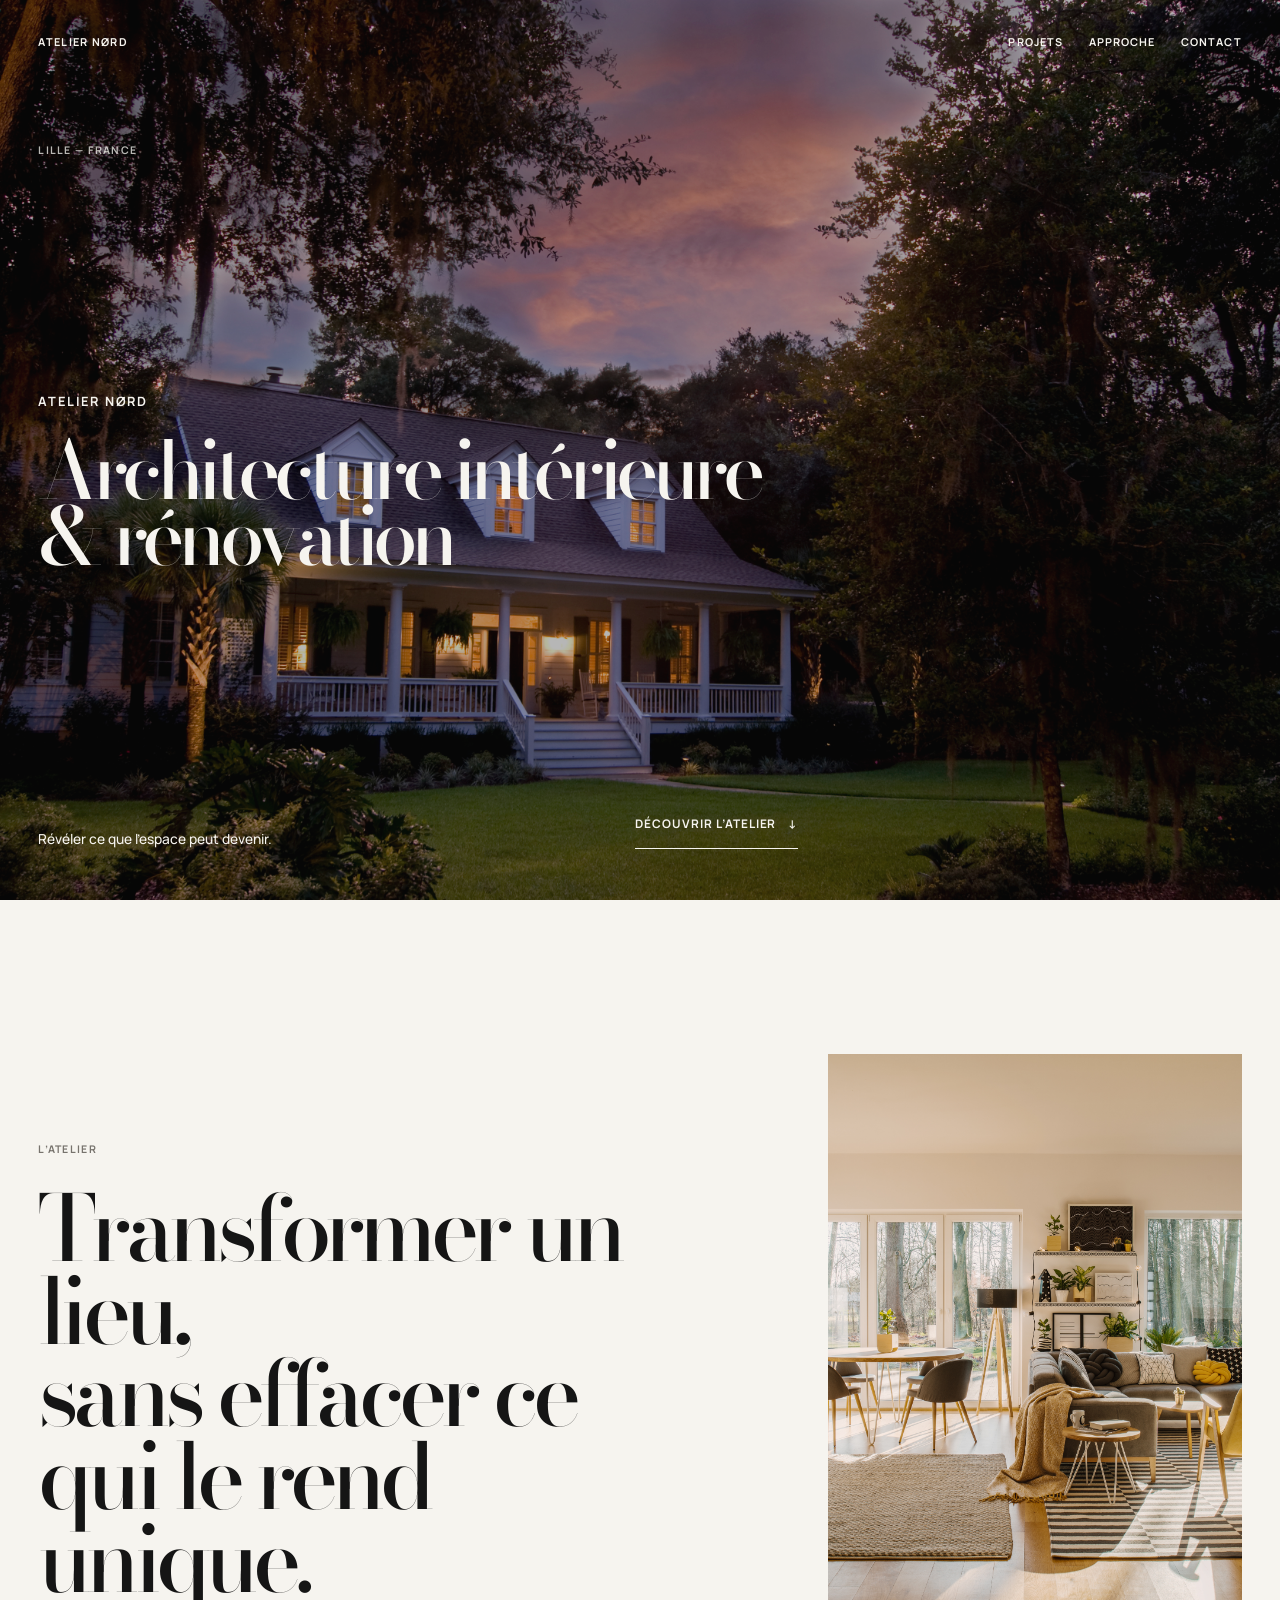
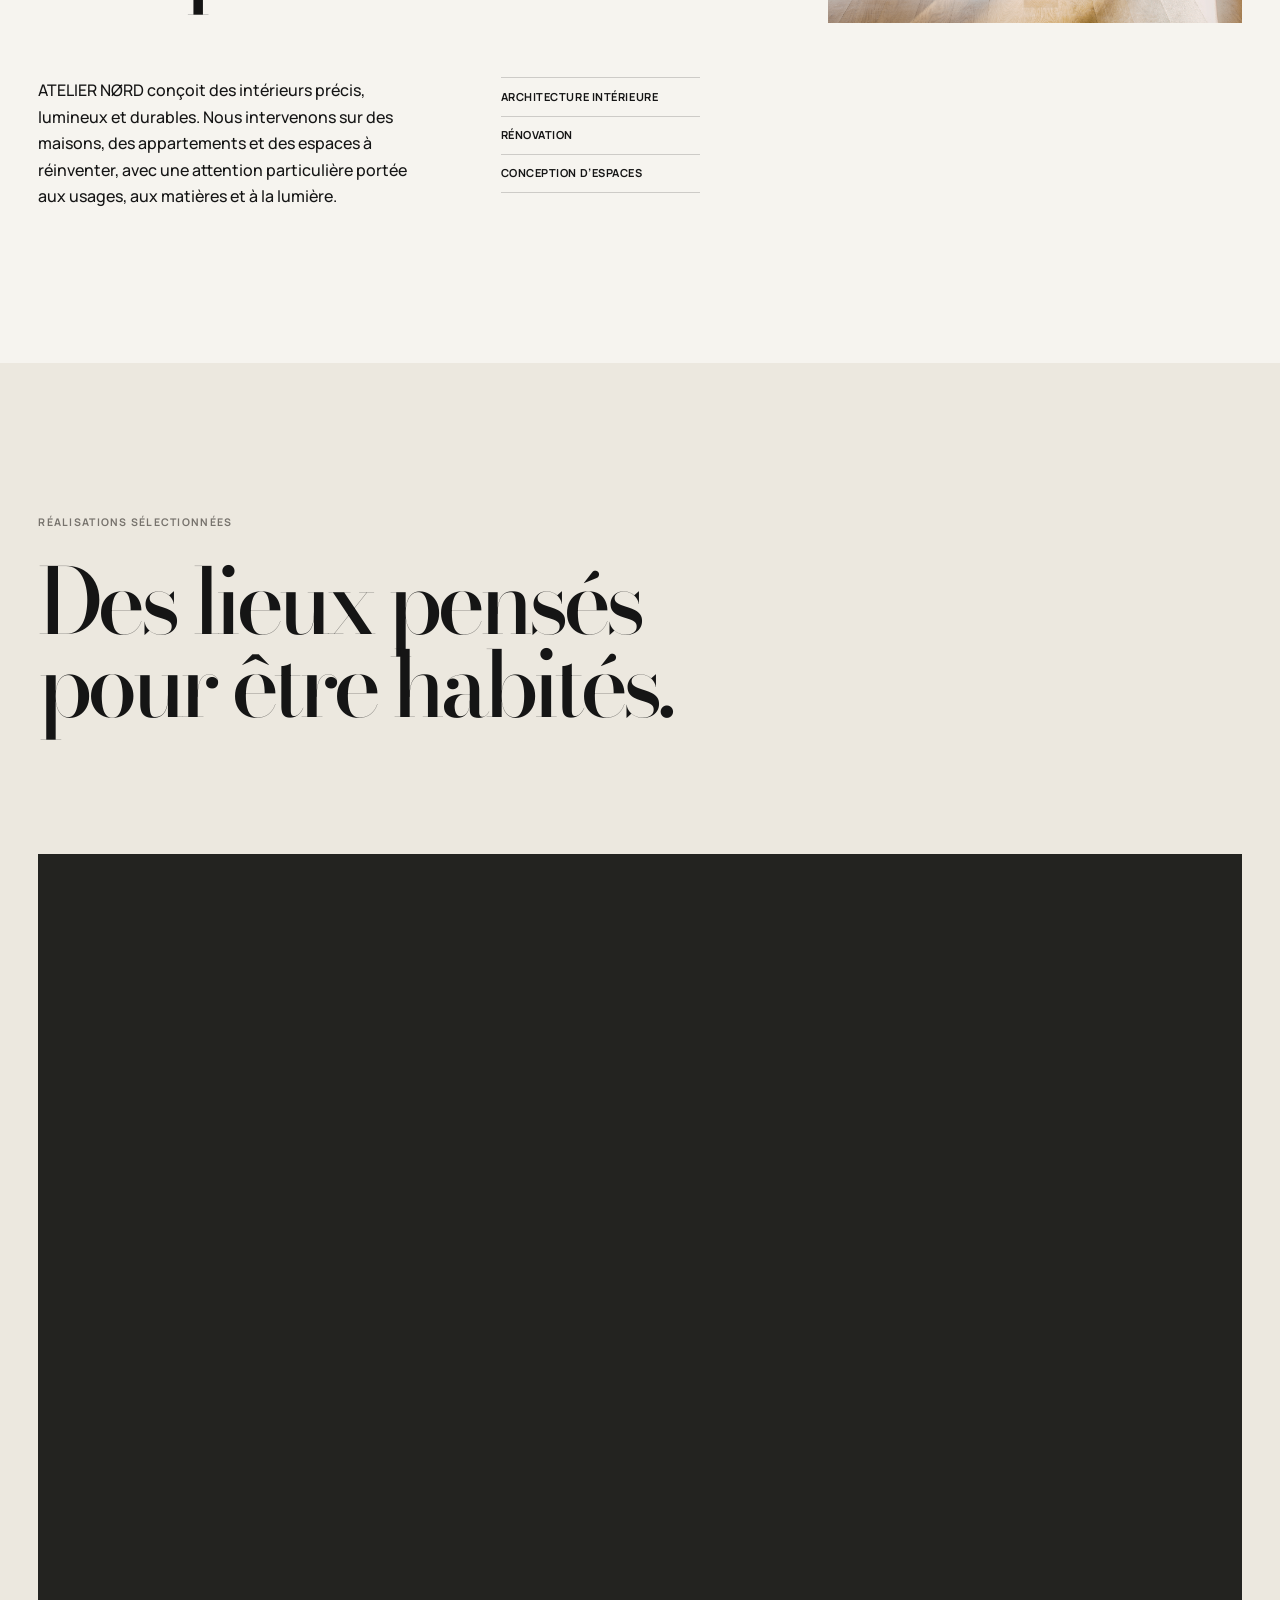
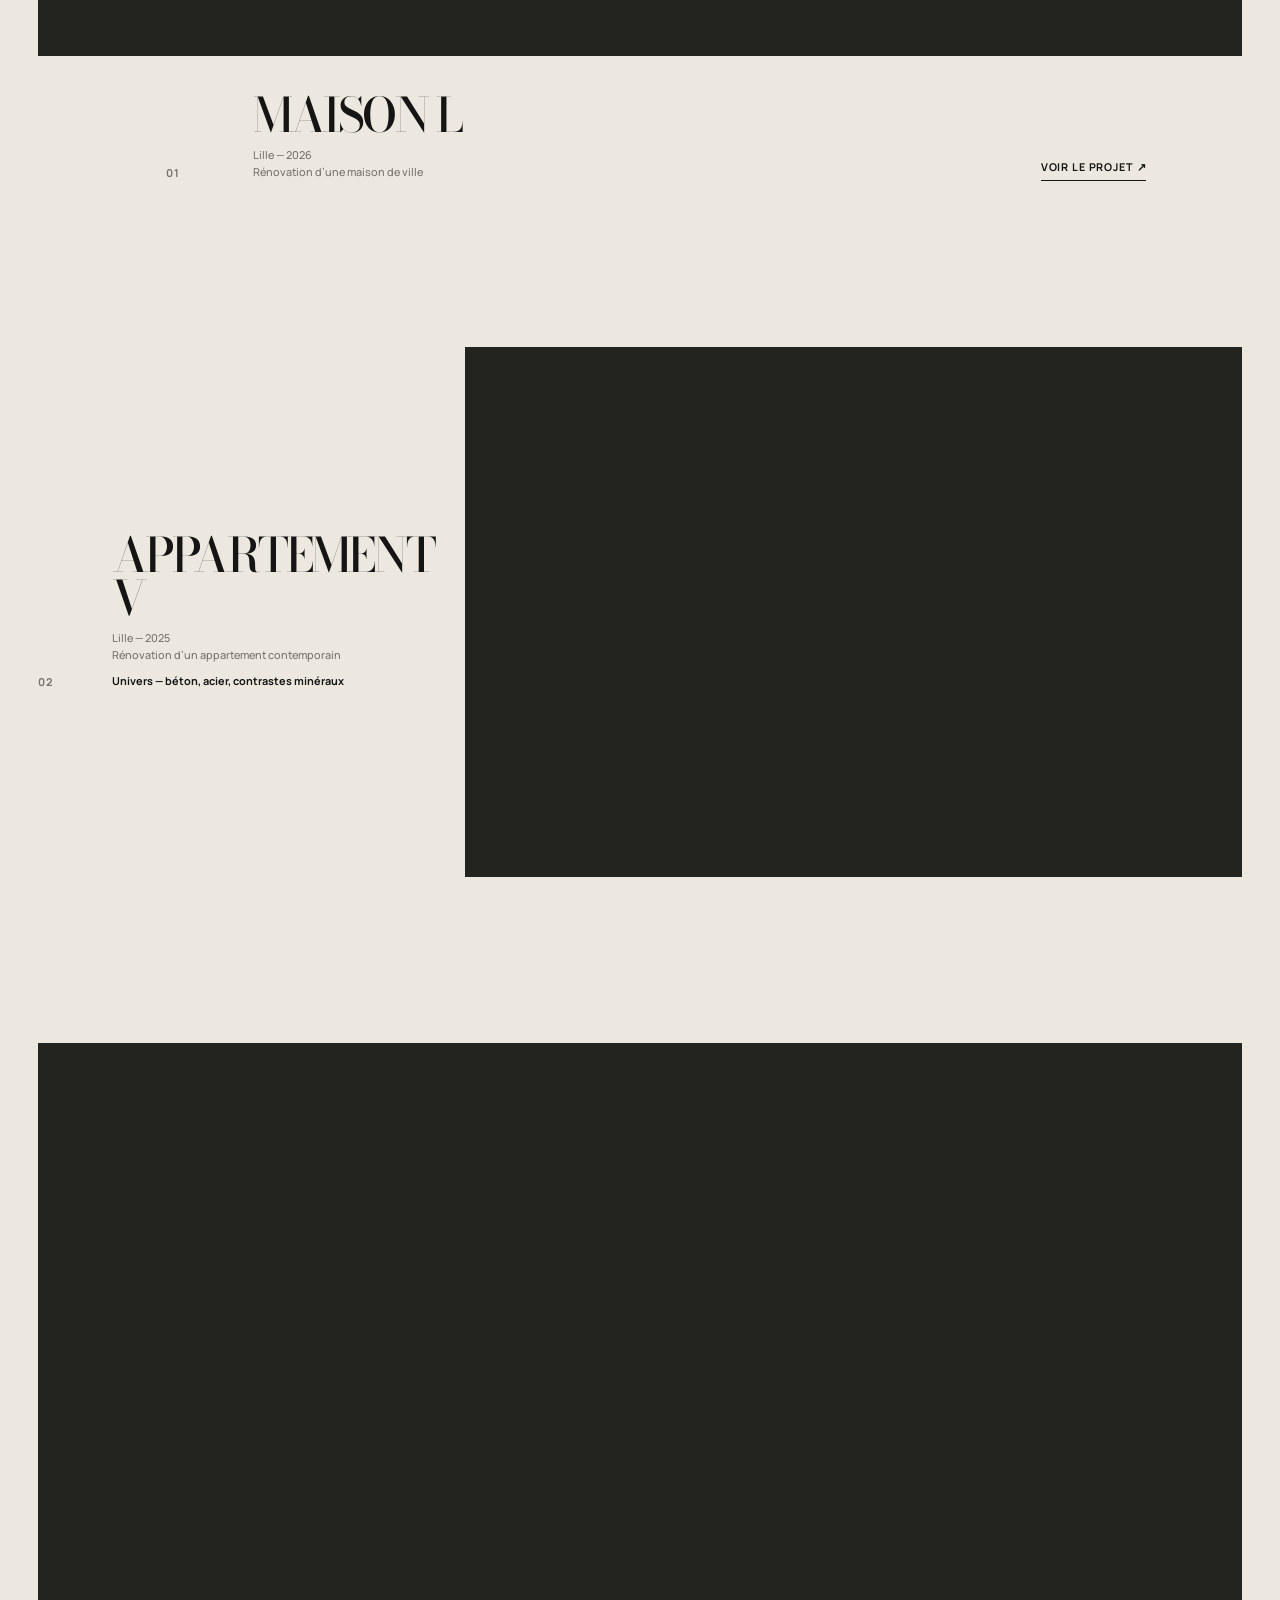
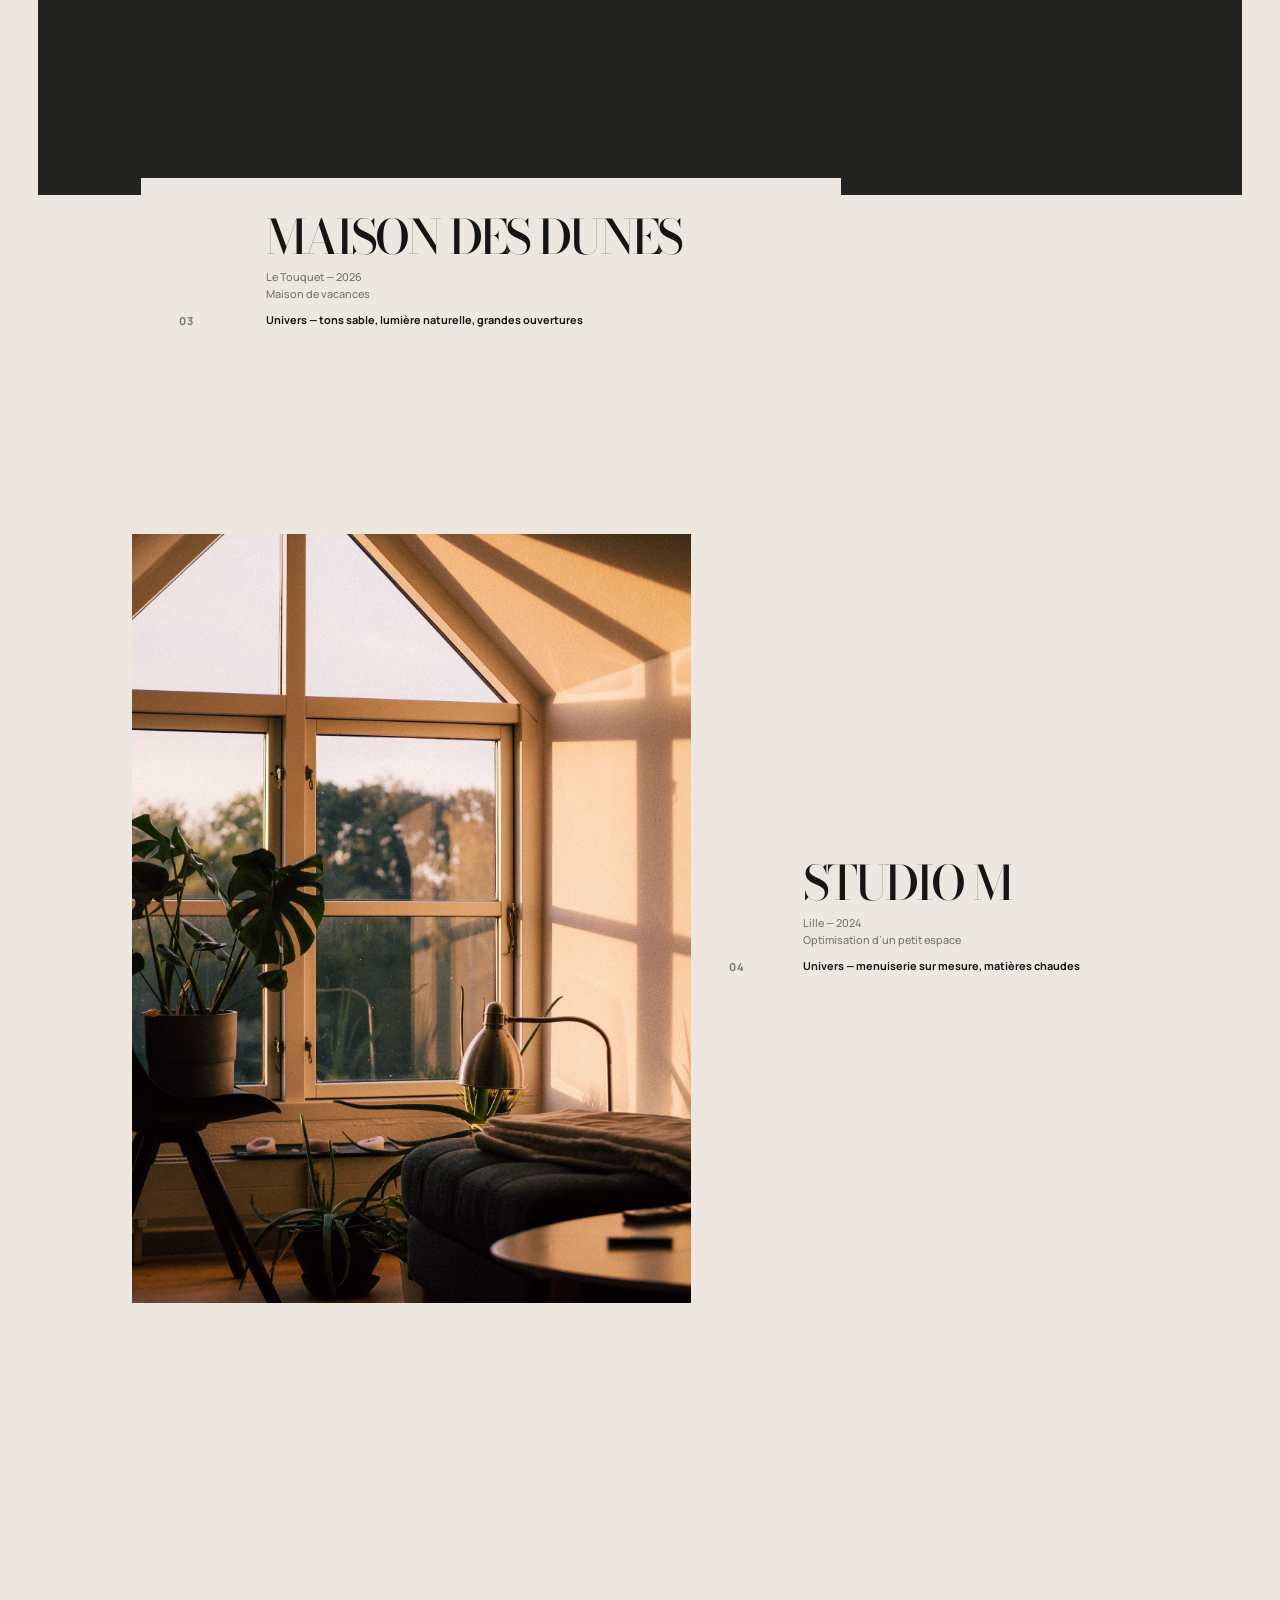
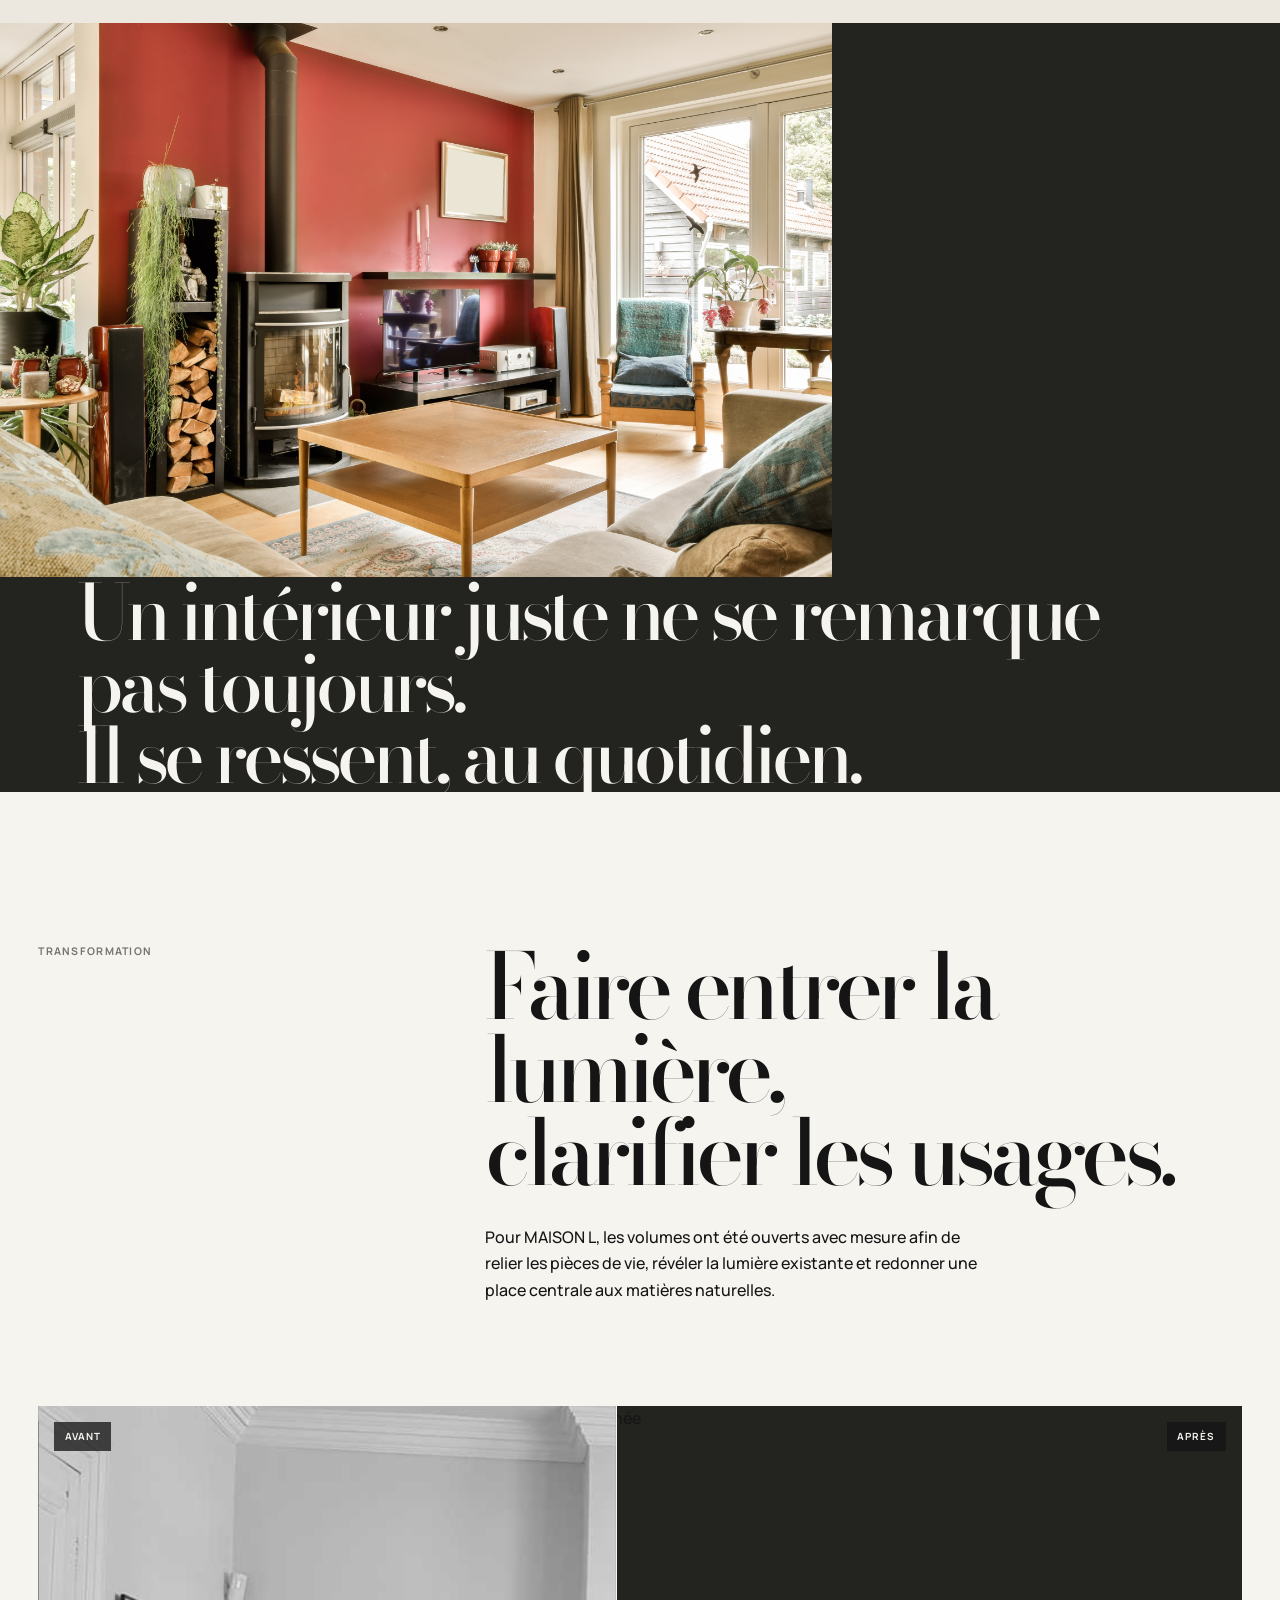
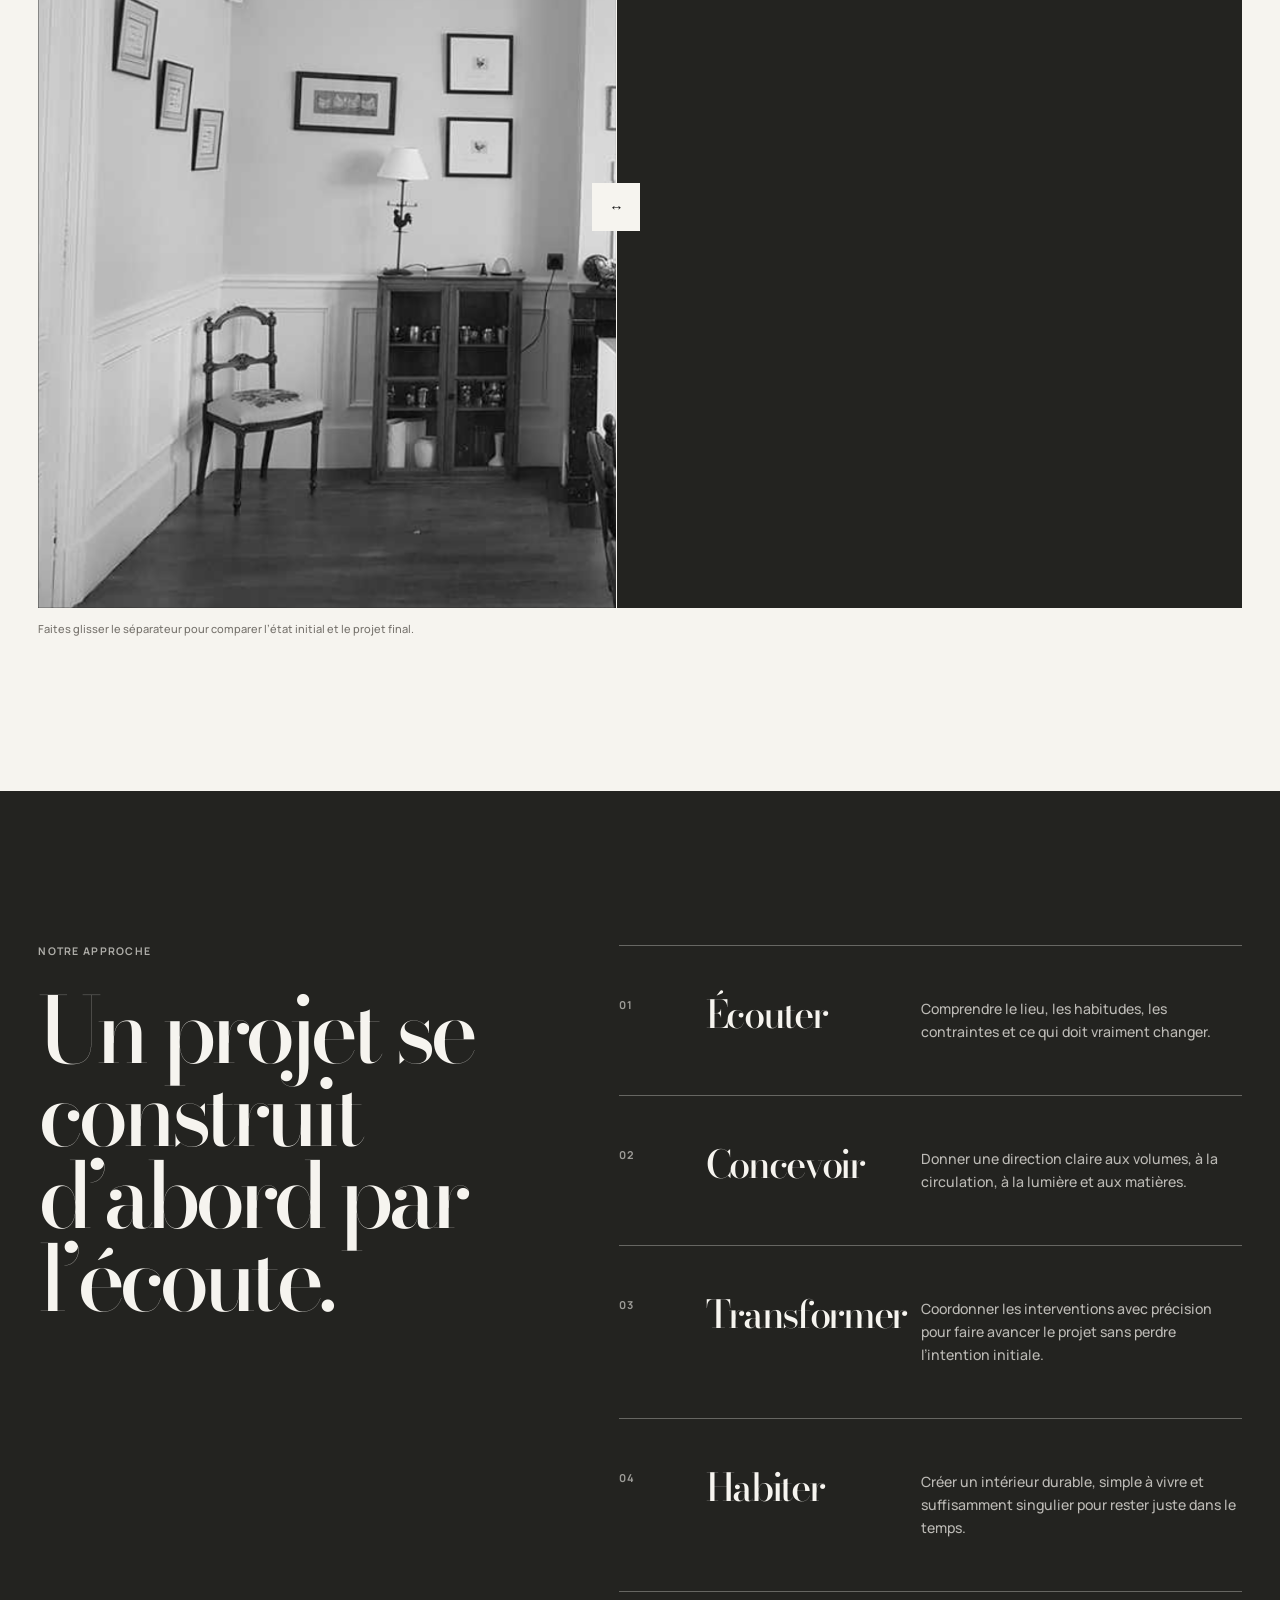
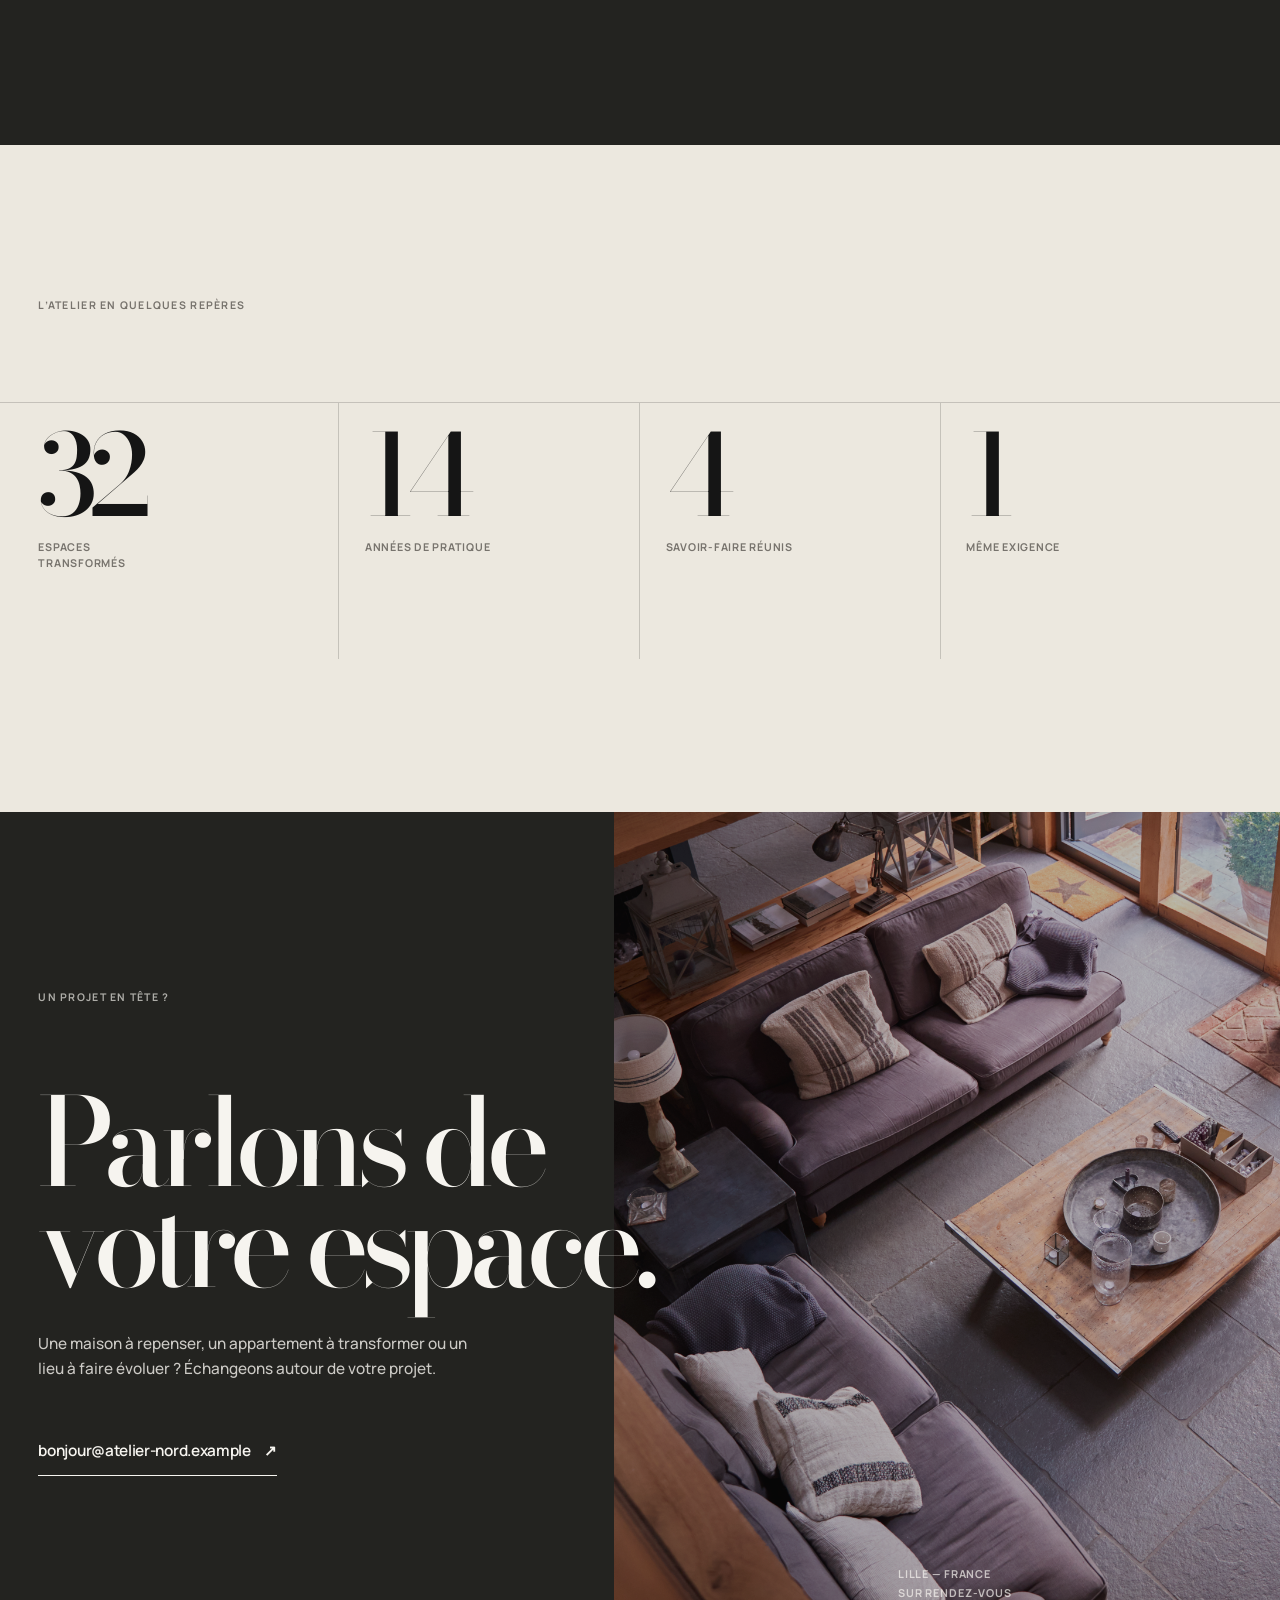
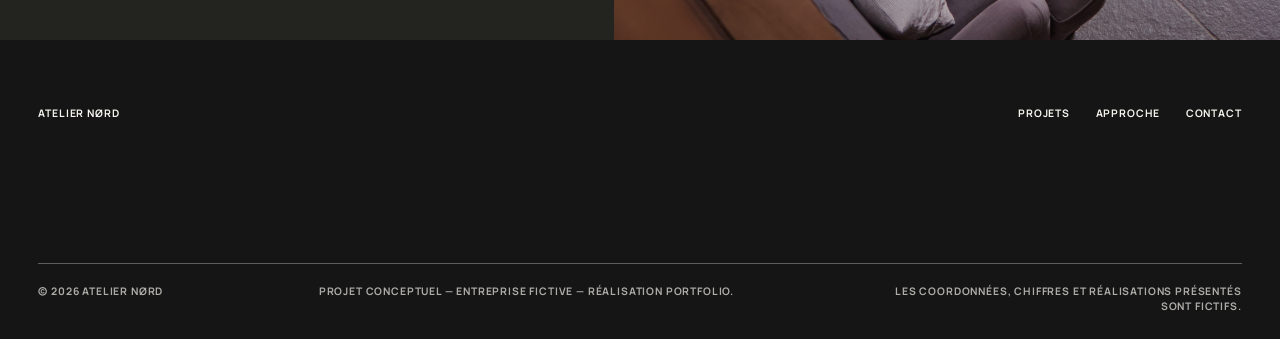
==== commit 24df8a27: "Mise à jour Atelier NORD" ====
--- a/index.html
+++ b/index.html
@@ -168,7 +168,7 @@
             </a>
           </article>
 
-          <article class="project project--appartement-v project--upcoming">
+          <article class="project project--appartement-v">
             <div class="project__link">
               <div class="project__meta" data-reveal>
                 <p class="project__number">02</p>
@@ -176,19 +176,33 @@
                   <h3 id="appartement-v-title">APPARTEMENT V</h3>
                   <p>Lille — 2025</p>
                   <p>Rénovation d’un appartement contemporain</p>
+                  <p class="project__universe">Univers — béton, acier, contrastes minéraux</p>
                 </div>
-                <span class="project__cta">Projet à venir</span>
               </div>
-              <figure class="project__media project__media--upcoming media-reveal" data-reveal aria-label="Projet Appartement V à venir">
-                <span>Projet<br />à venir</span>
+              <figure class="project__media media-reveal" data-reveal>
+                <img
+                  src="assets/images/modern-living-room-interior-with-unique-fireplace-2026-03-18-08-25-08-utc.jpg"
+                  width="6000"
+                  height="4000"
+                  alt="Salon aux contrastes sombres, structuré autour d’une cheminée et de rangements intégrés"
+                  loading="lazy"
+                  decoding="async"
+                />
               </figure>
             </div>
           </article>
 
-          <article class="project project--dunes project--upcoming">
+          <article class="project project--dunes">
             <div class="project__link">
-              <figure class="project__media project__media--upcoming media-reveal" data-reveal aria-label="Projet Maison des Dunes à venir">
-                <span>Projet<br />à venir</span>
+              <figure class="project__media media-reveal" data-reveal>
+                <img
+                  src="assets/images/large-window-home-interior-with-view-and-sculpture-2026-03-18-17-34-34-utc.jpg"
+                  width="6720"
+                  height="4480"
+                  alt="Grande pièce de vie lumineuse aux matériaux clairs, ouverte sur le paysage"
+                  loading="lazy"
+                  decoding="async"
+                />
               </figure>
               <div class="project__meta" data-reveal>
                 <p class="project__number">03</p>
@@ -196,16 +210,23 @@
                   <h3 id="dunes-title">MAISON DES DUNES</h3>
                   <p>Le Touquet — 2026</p>
                   <p>Maison de vacances</p>
+                  <p class="project__universe">Univers — tons sable, lumière naturelle, grandes ouvertures</p>
                 </div>
-                <span class="project__cta">Projet à venir</span>
               </div>
             </div>
           </article>
 
-          <article class="project project--studio-m project--upcoming">
+          <article class="project project--studio-m">
             <div class="project__link">
-              <figure class="project__media project__media--upcoming media-reveal" data-reveal aria-label="Projet Studio M à venir">
-                <span>Projet<br />à venir</span>
+              <figure class="project__media media-reveal" data-reveal>
+                <img
+                  src="assets/images/warm-interior-with-light-streaming-through-window-2026-03-18-06-56-03-utc.jpg"
+                  width="6240"
+                  height="4160"
+                  alt="Détail d’un intérieur chaleureux, animé par une lumière de fin de journée"
+                  loading="lazy"
+                  decoding="async"
+                />
               </figure>
               <div class="project__meta" data-reveal>
                 <p class="project__number">04</p>
@@ -213,8 +234,8 @@
                   <h3 id="studio-m-title">STUDIO M</h3>
                   <p>Lille — 2024</p>
                   <p>Optimisation d’un petit espace</p>
+                  <p class="project__universe">Univers — menuiserie sur mesure, matières chaudes</p>
                 </div>
-                <span class="project__cta">Projet à venir</span>
               </div>
             </div>
           </article>
--- a/css/style.css
+++ b/css/style.css
@@ -157,6 +157,7 @@
   display: inline-flex;
   align-items: center;
   gap: 0.75rem;
+  min-height: 44px;
   padding-bottom: 0.25rem;
   border-bottom: 1px solid currentColor;
   font-size: 0.74rem;
@@ -175,6 +176,9 @@
 }
 
 .wordmark {
+  display: inline-flex;
+  align-items: center;
+  min-height: 44px;
   font-size: 0.68rem;
   font-weight: 700;
   letter-spacing: 0.12em;
@@ -222,6 +226,9 @@
 
 .primary-nav a {
   position: relative;
+  display: inline-flex;
+  align-items: center;
+  min-height: 44px;
   padding-block: 0.8rem;
   font-size: 0.68rem;
   font-weight: 700;
@@ -339,6 +346,7 @@
 .hero__content {
   position: relative;
   z-index: 1;
+  grid-template-columns: minmax(0, 1fr);
   grid-template-rows: auto 1fr auto;
   min-height: 100svh;
   padding-top: clamp(7rem, 16vh, 13rem);
@@ -508,33 +516,6 @@
   background: var(--charcoal);
 }
 
-.project__media--upcoming {
-  display: grid;
-  place-items: center;
-  padding: 1.5rem;
-  color: var(--paper);
-  background: #85847e;
-}
-
-.project__media--upcoming::before {
-  position: absolute;
-  inset: 1rem;
-  content: "";
-  border: 1px solid rgba(246, 244, 239, 0.38);
-}
-
-.project__media--upcoming span {
-  position: relative;
-  z-index: 2;
-  font-family: var(--serif);
-  font-size: clamp(2.15rem, 4.5vw, 5.25rem);
-  font-weight: 500;
-  letter-spacing: -0.07em;
-  line-height: 0.78;
-  text-align: center;
-  text-transform: uppercase;
-}
-
 .project__media img {
   height: 100%;
   object-fit: cover;
@@ -574,6 +555,12 @@
   color: var(--stone);
   font-size: 0.68rem;
   line-height: 1.55;
+}
+
+.project__meta .project__universe {
+  margin-top: 0.6rem;
+  color: var(--ink);
+  font-weight: 700;
 }
 
 .project__cta {
@@ -592,11 +579,6 @@
   word-spacing: 0.18em;
 }
 
-.project--upcoming .project__cta {
-  color: var(--stone);
-  border-color: var(--line);
-}
-
 .project--maison-l .project__link {
   grid-template-columns: minmax(0, 1fr);
 }
@@ -607,8 +589,9 @@
 }
 
 .project--maison-l .project__meta {
-  width: min(100%, 980px);
-  margin-left: clamp(1rem, 10vw, 13rem);
+  --project-meta-indent: clamp(1rem, 10vw, 13rem);
+  width: min(calc(100% - var(--project-meta-indent)), 980px);
+  margin-left: var(--project-meta-indent);
 }
 
 .project--appartement-v .project__link {
@@ -626,12 +609,6 @@
   align-self: center;
 }
 
-.project--appartement-v .project__cta {
-  grid-column: 2;
-  justify-self: start;
-  margin-top: 2rem;
-}
-
 .project--dunes .project__link {
   grid-template-columns: minmax(0, 1fr);
 }
@@ -643,6 +620,7 @@
 }
 
 .project--dunes .project__meta {
+  grid-template-columns: 3rem minmax(0, 1fr);
   width: min(100%, 700px);
   margin-top: -3.5rem;
   margin-left: clamp(1rem, 8vw, 10rem);
@@ -662,12 +640,6 @@
 .project--studio-m .project__meta {
   grid-template-columns: 2.2rem minmax(0, 1fr);
   align-self: center;
-}
-
-.project--studio-m .project__cta {
-  grid-column: 2;
-  justify-self: start;
-  margin-top: 2rem;
 }
 
 /* Interlude */
@@ -1004,6 +976,7 @@
   display: inline-flex;
   align-items: center;
   gap: 0.85rem;
+  min-height: 44px;
   margin-top: clamp(2rem, 4vw, 4rem);
   padding-bottom: 0.4rem;
   border-bottom: 1px solid currentColor;
@@ -1062,6 +1035,12 @@
   text-transform: uppercase;
 }
 
+.site-footer a {
+  display: inline-flex;
+  align-items: center;
+  min-height: 44px;
+}
+
 .site-footer__bottom {
   gap: 1.5rem;
   padding-top: 1.2rem;
@@ -1092,6 +1071,25 @@
   grid-template-columns: minmax(0, 1fr) minmax(15rem, 0.55fr);
   gap: clamp(2rem, 8vw, 10rem);
   padding-bottom: clamp(3rem, 7vw, 7rem);
+}
+
+.project-back {
+  display: inline-flex;
+  align-items: center;
+  gap: 0.6rem;
+  min-height: 44px;
+  margin-bottom: clamp(1rem, 2vw, 2rem);
+  padding-bottom: 0.2rem;
+  border-bottom: 1px solid currentColor;
+  font-size: 0.67rem;
+  font-weight: 700;
+  letter-spacing: 0.08em;
+  text-transform: uppercase;
+}
+
+.project-back span {
+  font-size: 1rem;
+  line-height: 1;
 }
 
 .project-hero h1 {
@@ -1422,7 +1420,7 @@
   }
 
   .project--maison-l .project__meta {
-    margin-left: clamp(1rem, 5vw, 3.5rem);
+    --project-meta-indent: clamp(1rem, 5vw, 3.5rem);
   }
 
   .project--dunes .project__meta {
@@ -1626,6 +1624,9 @@
   }
 
   .mobile-menu__footer a {
+    display: inline-flex;
+    align-items: center;
+    min-height: 44px;
     text-transform: none;
   }
 
@@ -1656,7 +1657,7 @@
   .project-hero__content,
   .project-intro__grid,
   .project-facts .page-grid {
-    grid-template-columns: 1fr;
+    grid-template-columns: minmax(0, 1fr);
   }
 
   .manifesto__copy {
@@ -1728,16 +1729,14 @@
     font-size: clamp(2.3rem, 10vw, 3.5rem);
   }
 
-  .project__cta,
-  .project--appartement-v .project__cta,
-  .project--studio-m .project__cta {
+  .project__cta {
     grid-column: 2;
     justify-self: start;
     margin-top: 1.15rem;
   }
 
   .project--dunes .project__meta {
-    margin-top: 0;
+    margin: 0;
   }
 
   .interlude {
@@ -1936,6 +1935,20 @@
 
   .next-project h2 {
     font-size: clamp(4rem, 18vw, 7rem);
+  }
+}
+
+@media (max-width: 360px) {
+  .display-title {
+    font-size: 2.6rem;
+  }
+
+  .hero h1 {
+    font-size: 3.4rem;
+  }
+
+  .project h3 {
+    font-size: 2.1rem;
   }
 }
 
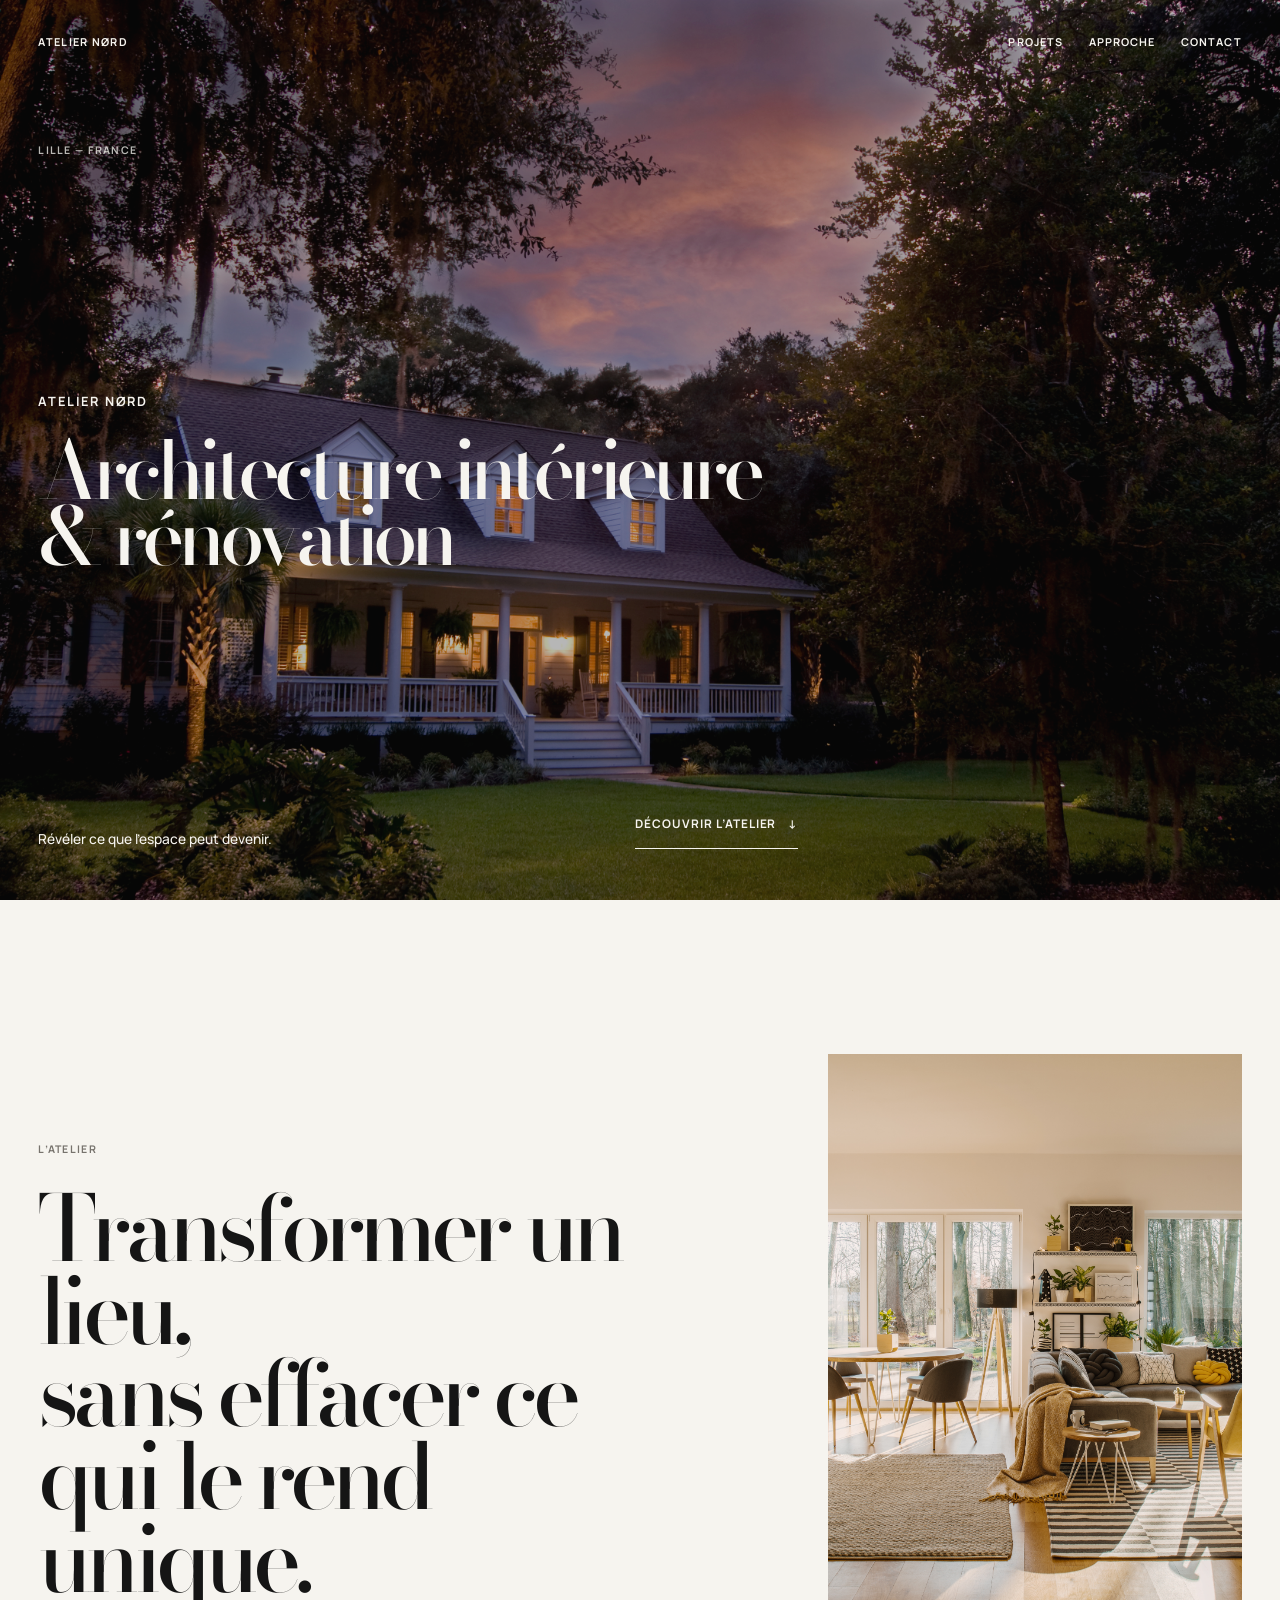
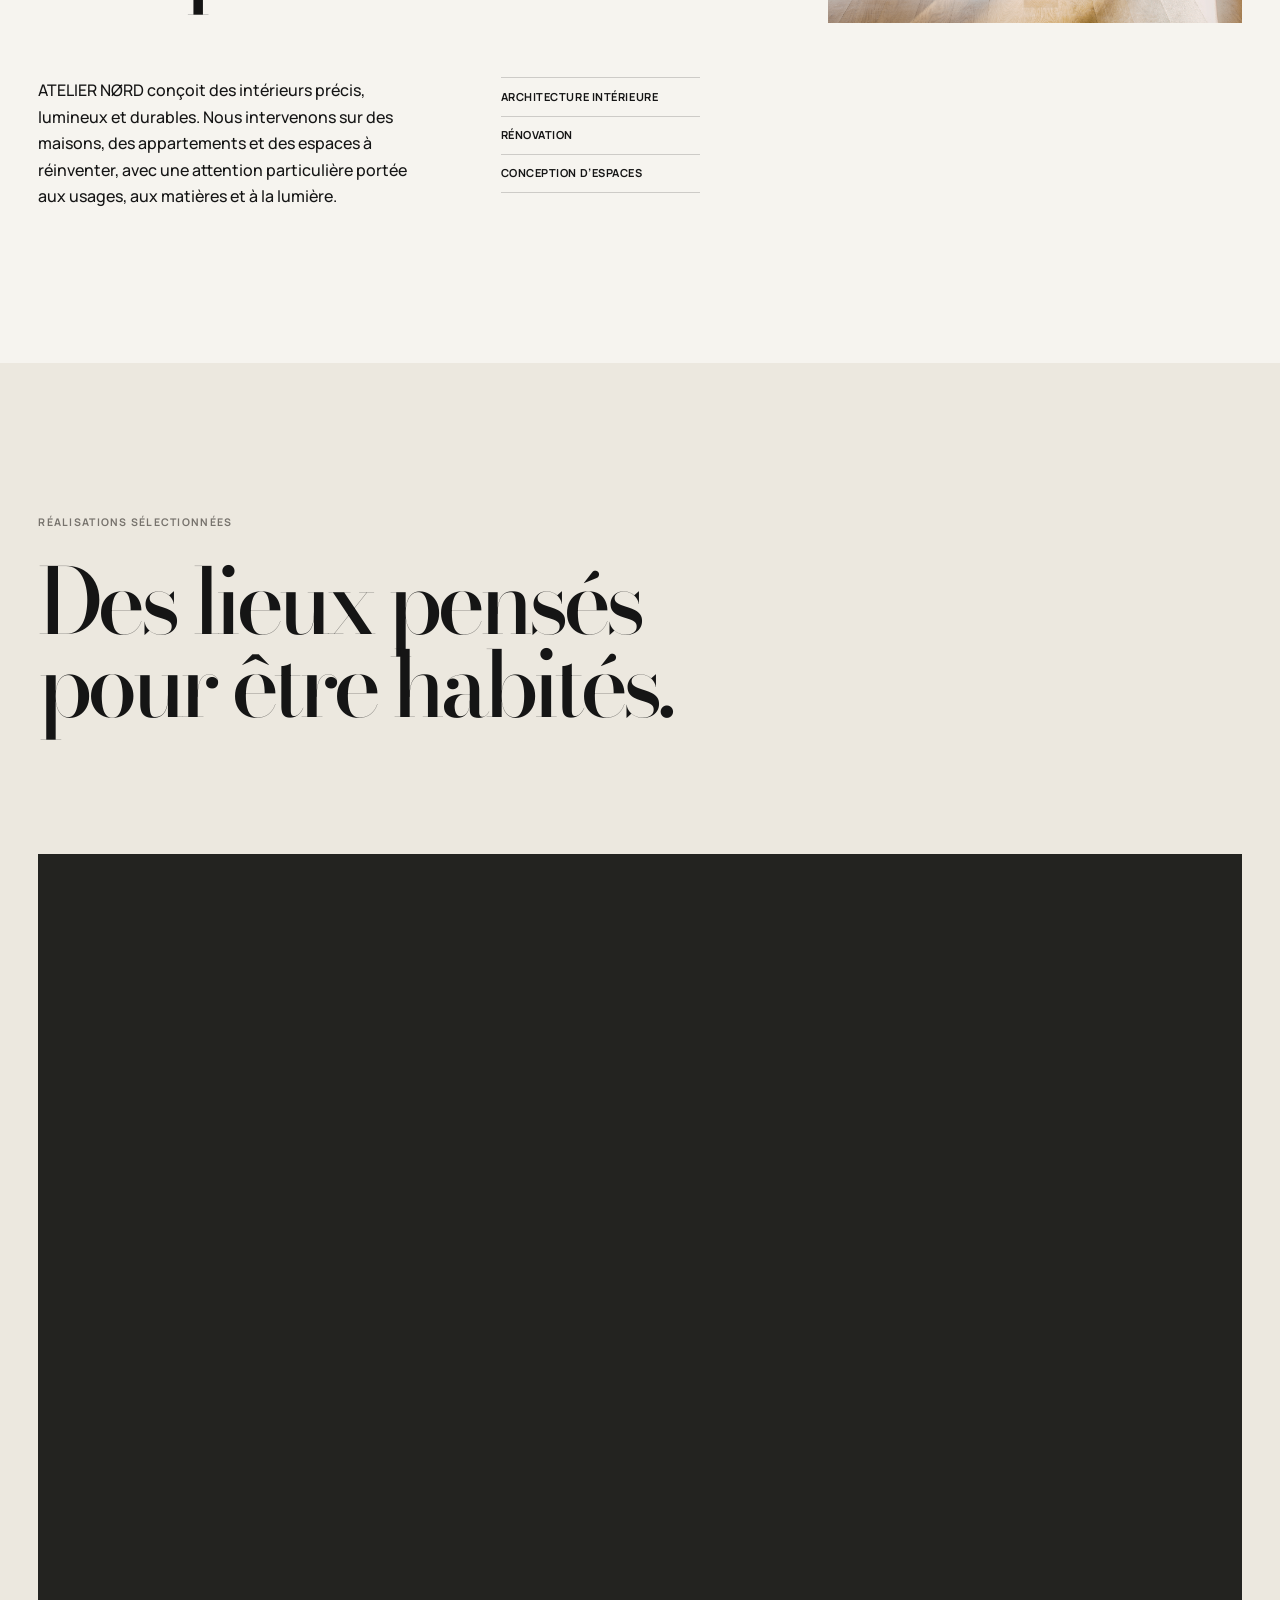
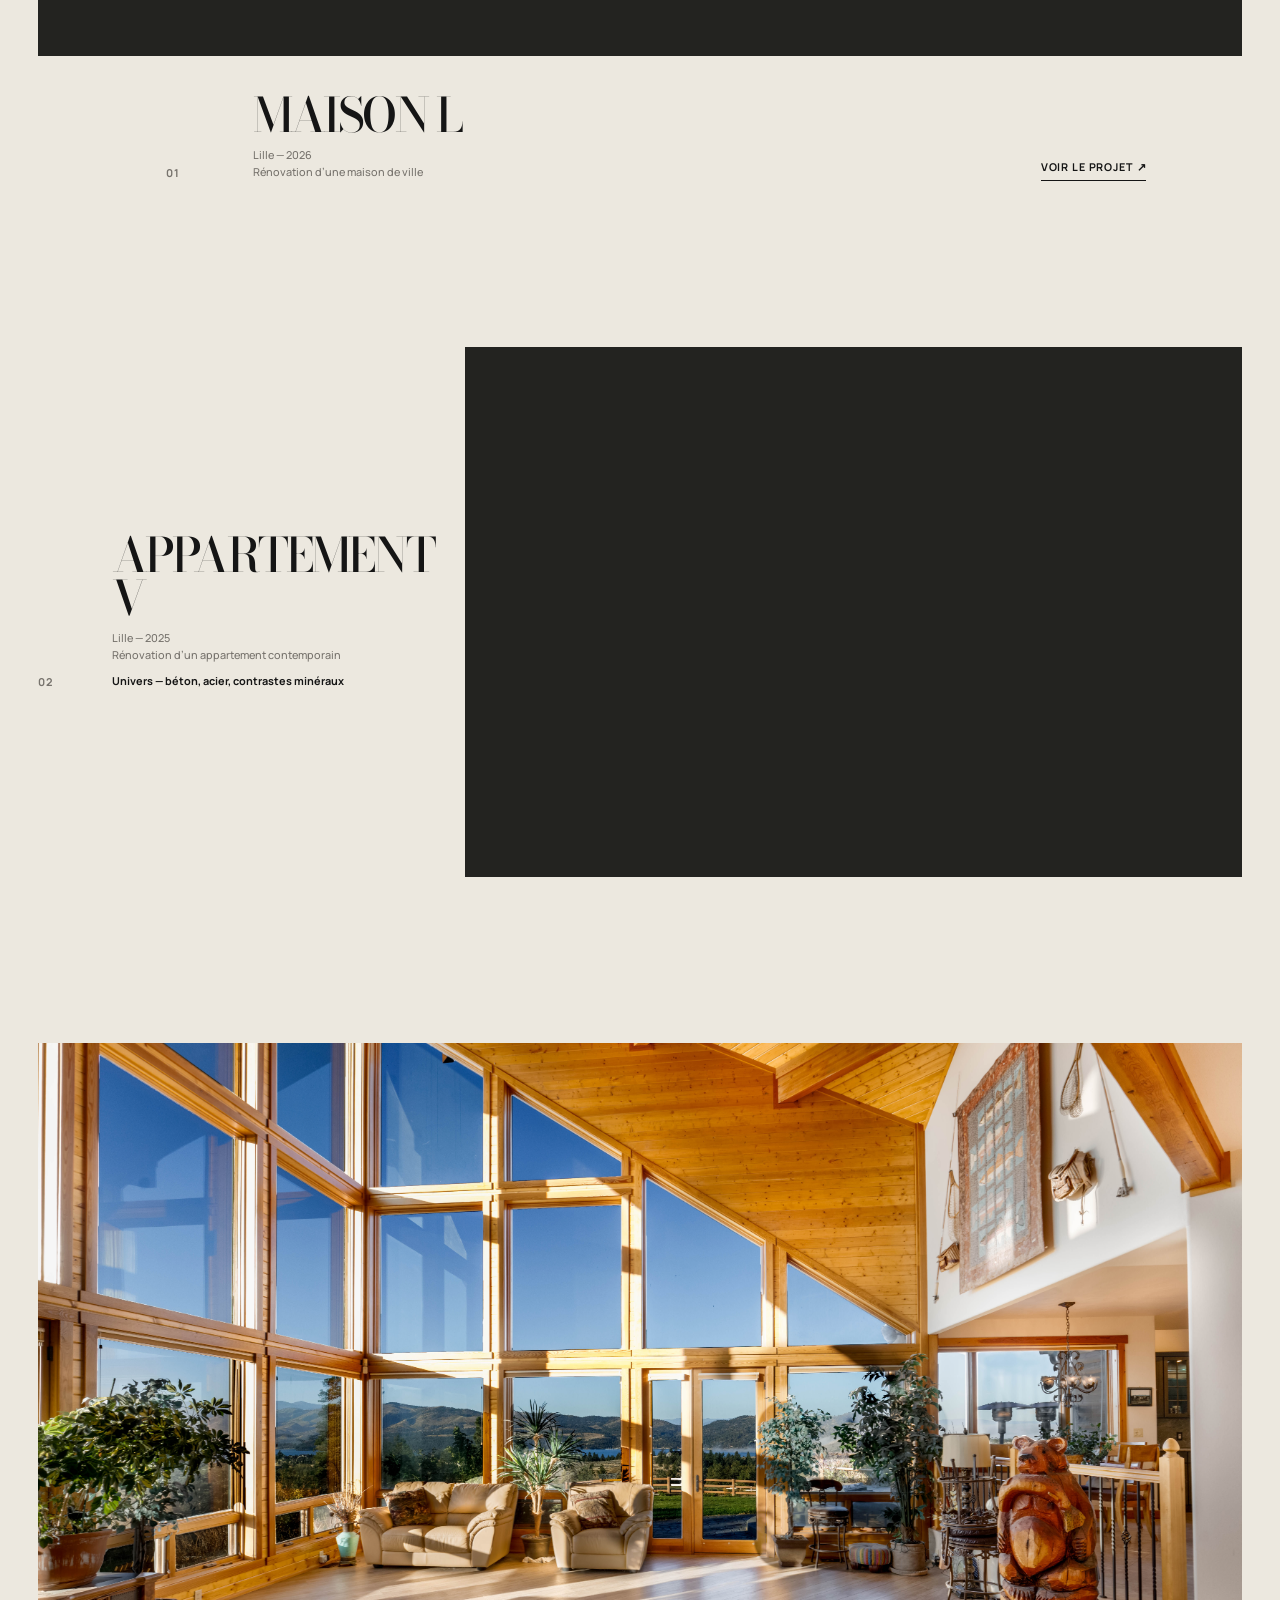
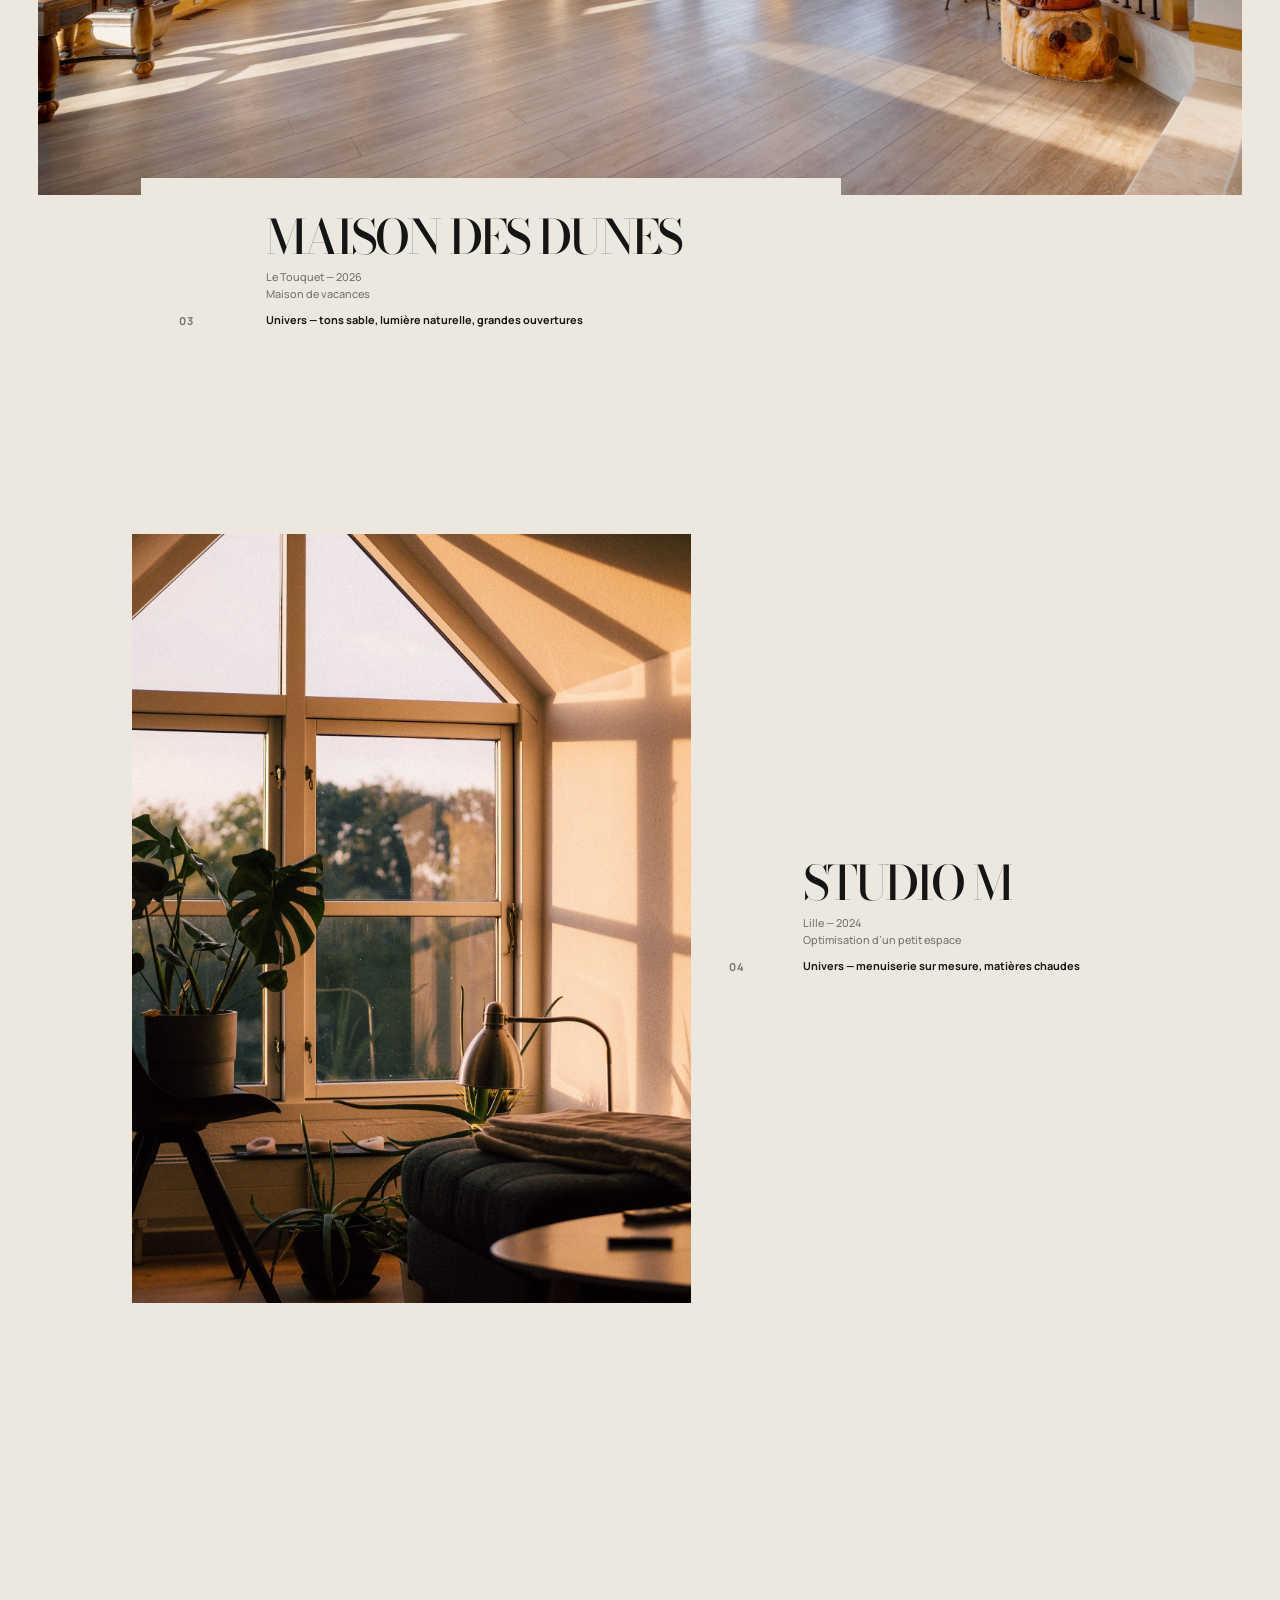
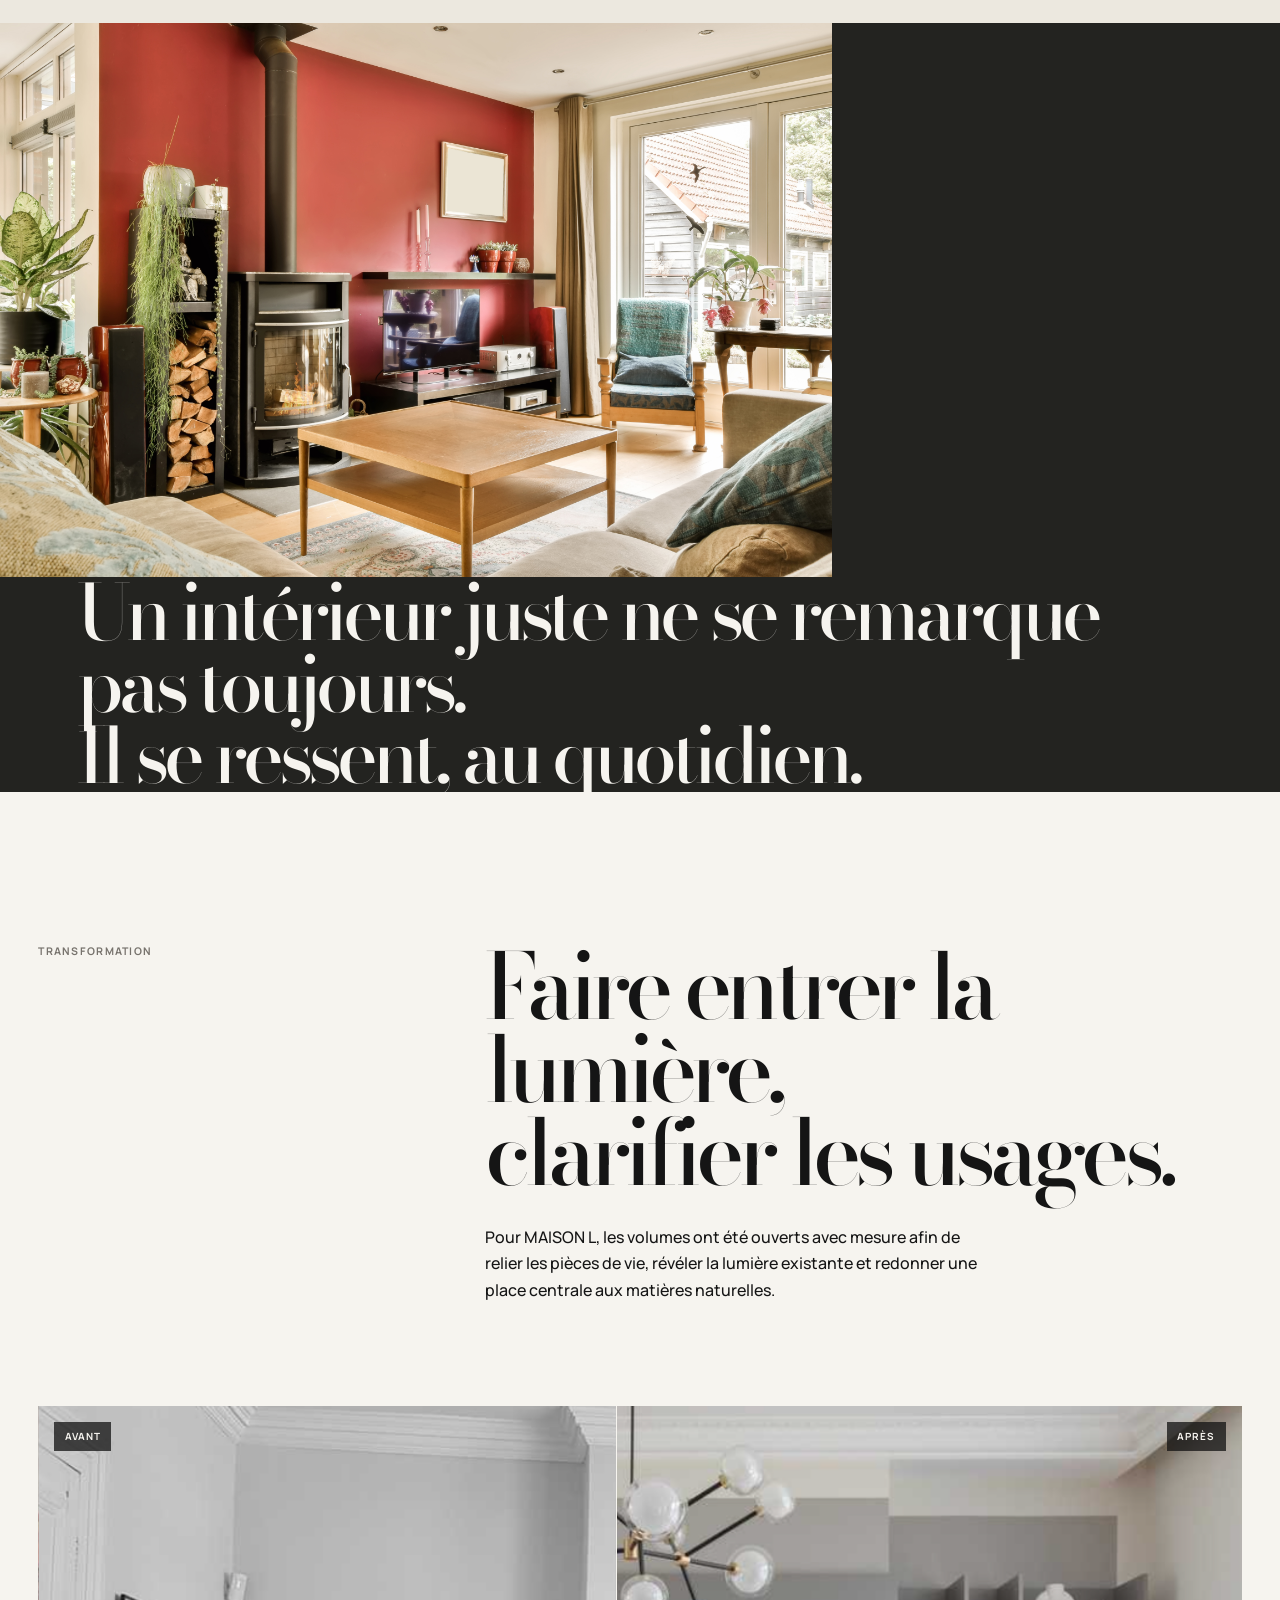
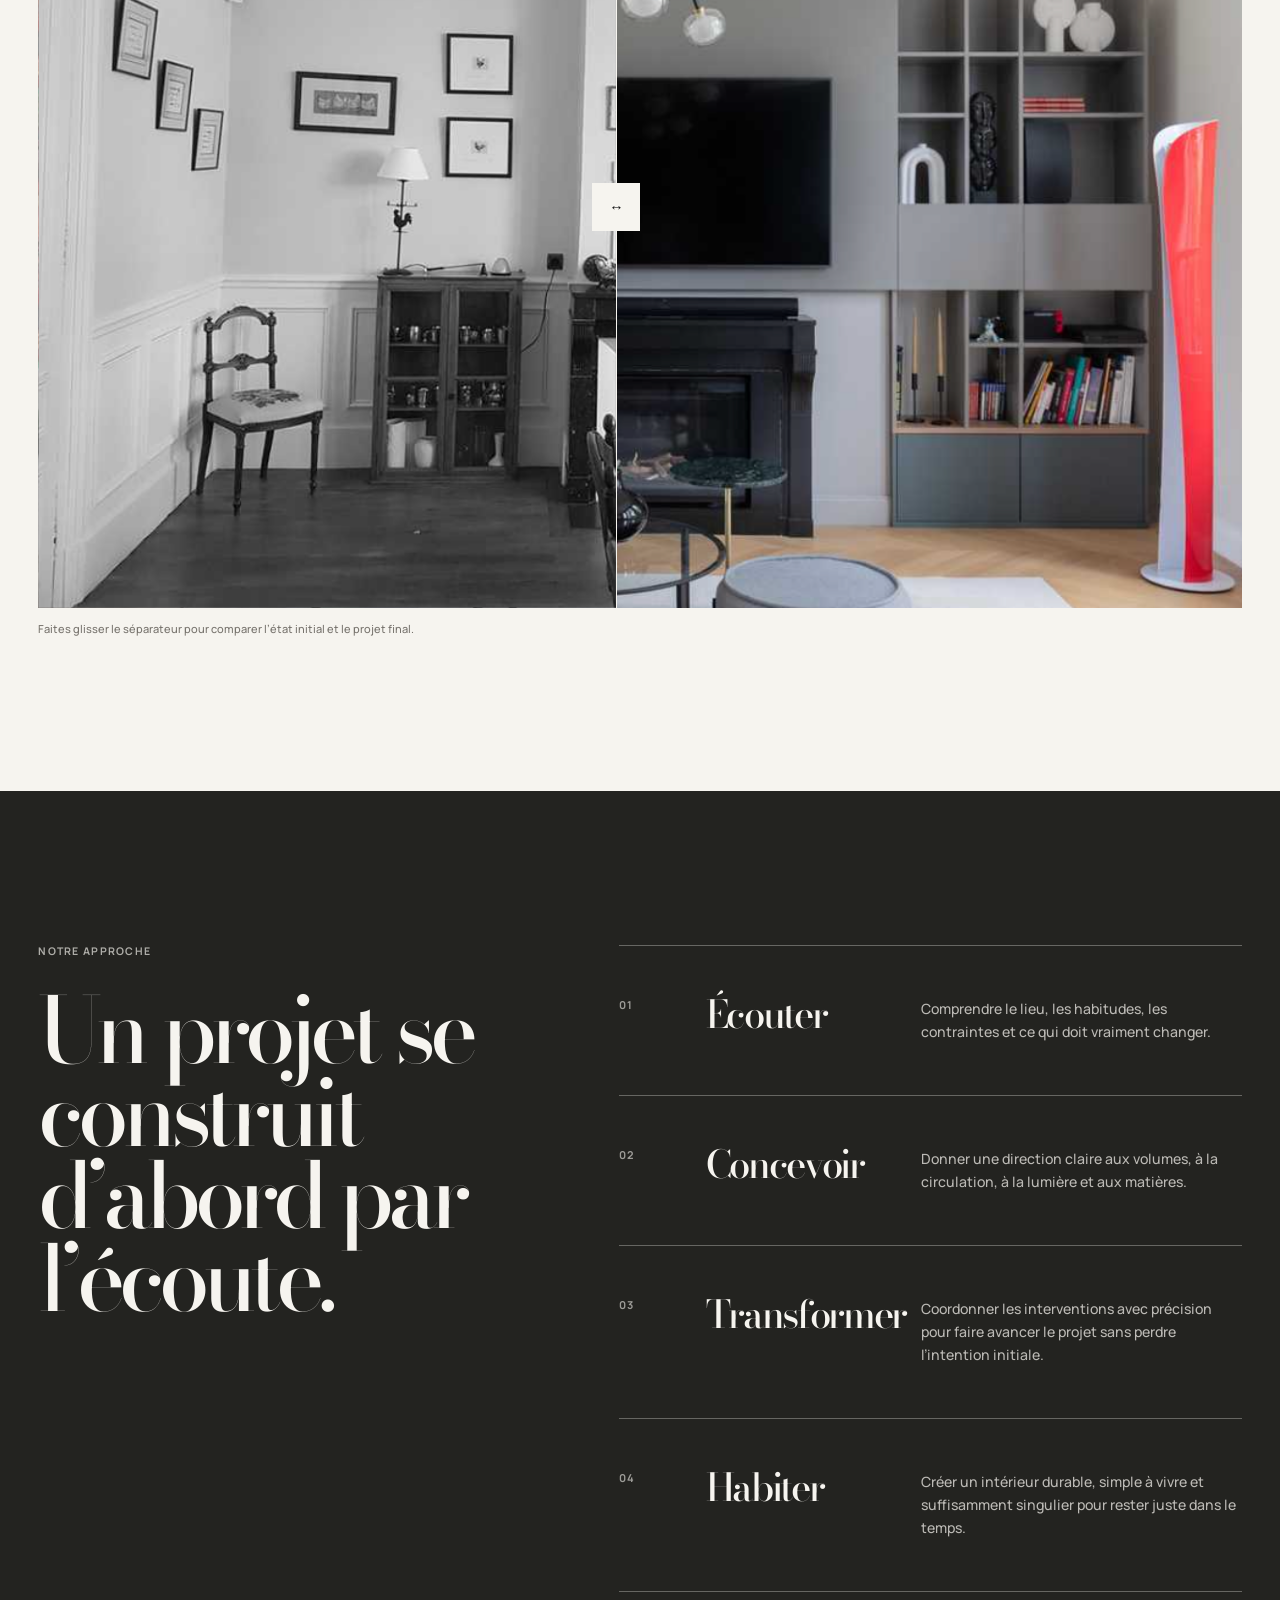
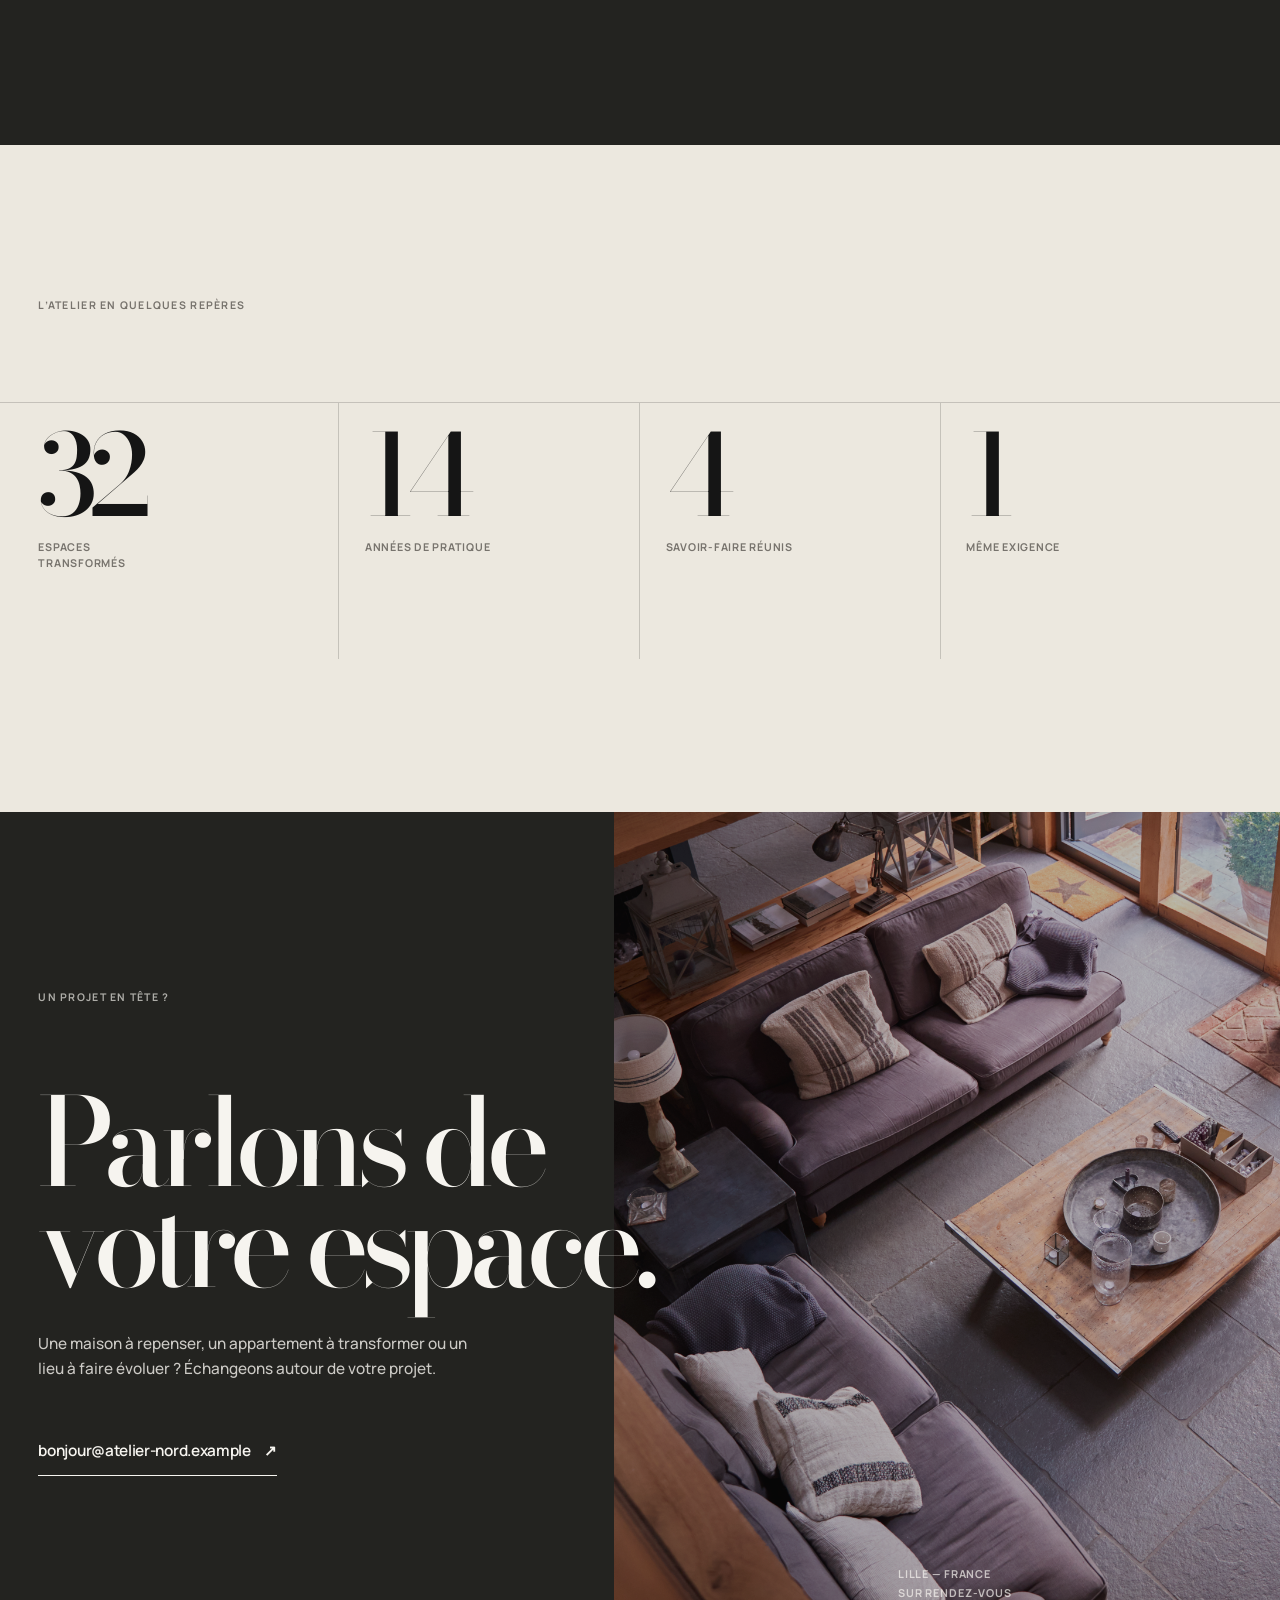
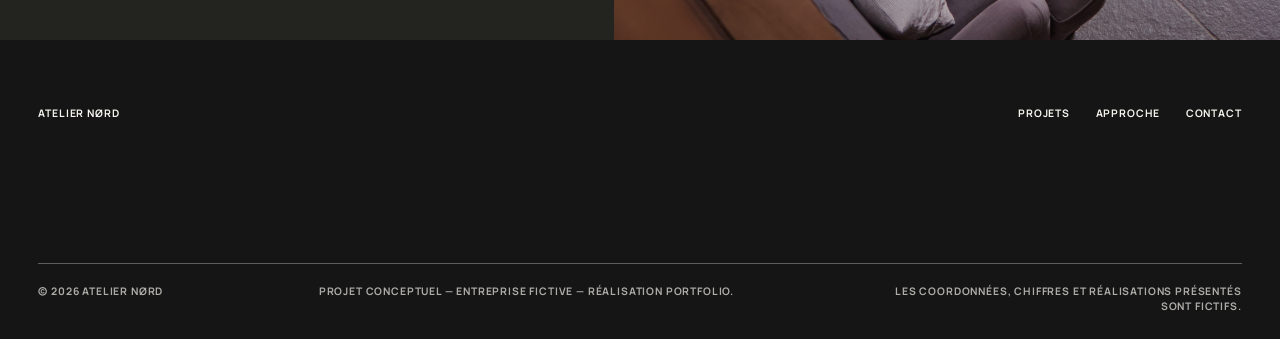
==== commit 565f0523: "Correction image comparateur" ====
--- a/index.html
+++ b/index.html
@@ -275,7 +275,7 @@
           <div class="comparison" data-comparison style="--position: 48%">
             <img
               class="comparison__image"
-              src="assets/images/apre%CC%80s.png"
+              src="assets/images/apres.png"
               width="2400"
               height="1600"
               alt="Après rénovation : pièce de vie lumineuse avec meuble sur mesure et cheminée"
